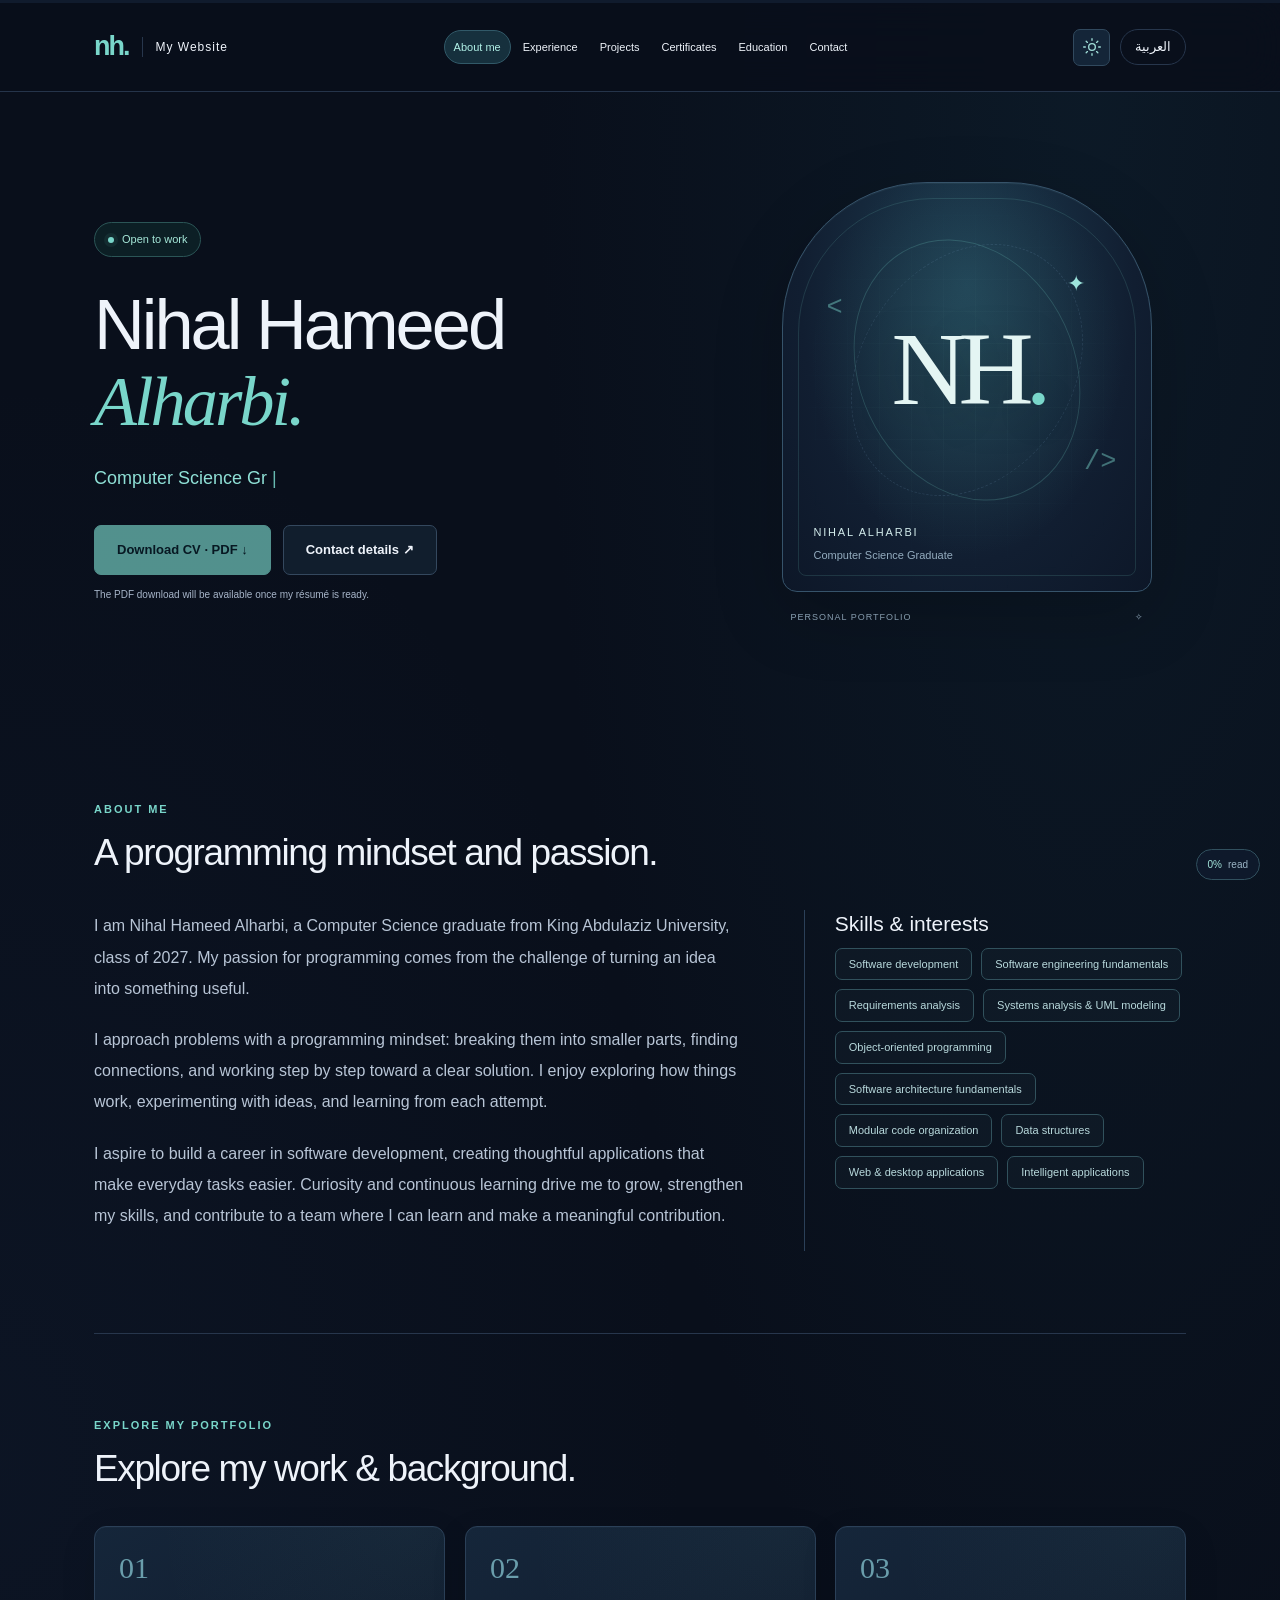
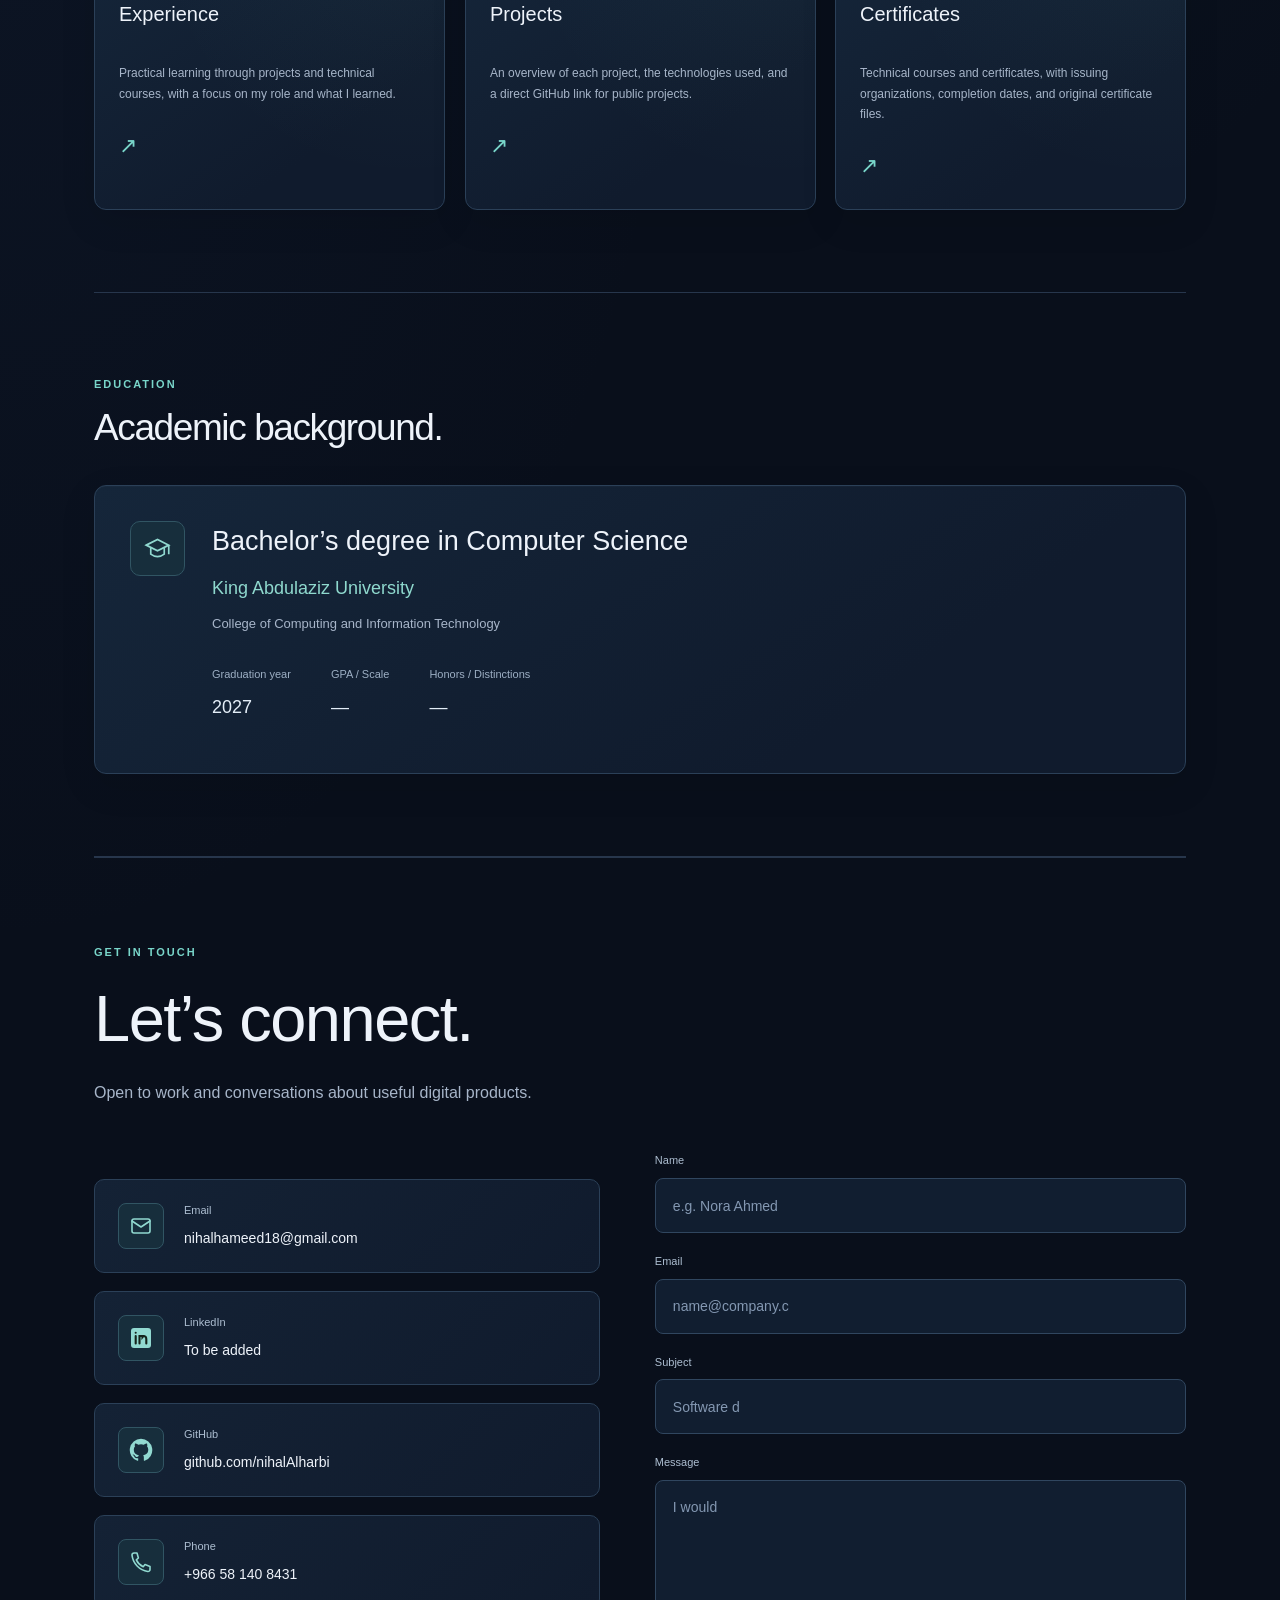
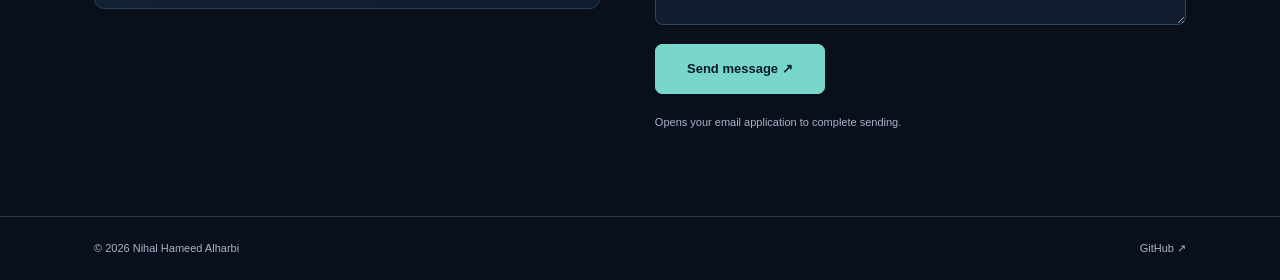
==== index.html @ a7a8a208 "Publish complete bilingual professional portfolio" ====
<!doctype html><html lang="en" dir="ltr"><head><meta charset="utf-8"><meta name="viewport" content="width=device-width,initial-scale=1"><meta name="description" content="Software Portfolio — Nihal Hameed Alharbi, Computer Science portfolio."><meta name="theme-color" content="#090f1b"><title data-en="Nihal Hameed Alharbi | Software Portfolio" data-ar="نيهال حميد الحربي | الملف المهني">Nihal Hameed Alharbi | Software Portfolio</title><script>try{document.documentElement.dataset.theme=localStorage.getItem("nihal-theme")==="light"?"light":"dark"}catch{document.documentElement.dataset.theme="dark"}</script><link rel="stylesheet" href="style.css"></head><body><div class="reading-track" role="progressbar" aria-label="Page reading progress" aria-valuemin="0" aria-valuemax="100" aria-valuenow="0"><div class="reading-fill"></div></div><div class="reading-badge" aria-hidden="true"><span id="reading-percent">0%</span><span data-en="read" data-ar="تمت القراءة">read</span></div><header><nav class="wrap"><a class="logo" href="index.html" aria-label="Nihal home"><span class="brandmark">nh.</span><span class="brandname" data-en="My Website" data-ar="موقعي الشخصي">My Website</span></a><div class="navlinks"><a href="index.html#about" data-en="About me" data-ar="نبذة عني">About me</a><a href="experience.html" data-en="Experience" data-ar="الخبرات">Experience</a><a href="projects.html" data-en="Projects" data-ar="المشاريع">Projects</a><a href="courses.html" data-en="Certificates" data-ar="الشهادات">Certificates</a><a href="index.html#education" data-en="Education" data-ar="التعليم">Education</a><a href="index.html#contact" data-en="Contact" data-ar="تواصل">Contact</a></div><div class="actions"><button id="theme-toggle" class="theme-toggle" type="button" aria-label="Switch to light mode" aria-pressed="false"><svg viewBox="0 0 24 24" fill="none" stroke="currentColor" stroke-width="1.6" stroke-linecap="round"><circle cx="12" cy="12" r="4"/><path d="M12 2v2m0 16v2M2 12h2m16 0h2M5 5l1.5 1.5m11 11L19 19M5 19l1.5-1.5m11-11L19 5"/></svg></button><button class="lang" id="lang" type="button">العربية</button></div></nav></header><main class="wrap"><section class="hero"><div><div class="status"><span class="dot"></span><span data-en="Open to work" data-ar="متاحة لفرص العمل">Open to work</span></div><h1 data-en="Nihal Hameed<br><em>Alharbi.</em>" data-ar="نيهال حميد<br><em>الحربي.</em>">Nihal Hameed<br><em>Alharbi.</em></h1><div class="type-line"><span id="typed-role" aria-hidden="true"></span><span class="type-caret" aria-hidden="true">|</span><span class="sr-only" data-en="Computer Science Graduate · Software Development" data-ar="خريجة علوم الحاسب · تطوير البرمجيات">Computer Science Graduate · Software Development</span></div><div class="buttons hero-primary-actions"><button class="button resume-pending" type="button" disabled aria-describedby="resume-note" data-en="Download CV · PDF ↓" data-ar="تحميل السيرة الذاتية · PDF ↓">Download CV · PDF ↓</button><a href="#contact" class="button outline" data-en="Contact details ↗" data-ar="بيانات التواصل ↗">Contact details ↗</a></div><p id="resume-note" class="download-note" data-en="The PDF download will be available once my résumé is ready." data-ar="سيُفعّل تحميل ملف PDF عند تجهيز السيرة الذاتية.">The PDF download will be available once my résumé is ready.</p></div><div class="profile-area"><div class="profile-frame"><div class="photo-corners" aria-hidden="true"></div><div class="profile-design" role="img" aria-label="Abstract personal monogram design"><div class="design-grid" aria-hidden="true"></div><div class="design-orbit orbit-a" aria-hidden="true"></div><div class="design-orbit orbit-b" aria-hidden="true"></div><span class="design-bracket bracket-a" aria-hidden="true">&lt;</span><span class="design-initials" aria-hidden="true">NH<span>.</span></span><span class="design-bracket bracket-b" aria-hidden="true">/&gt;</span><span class="design-spark" aria-hidden="true">✦</span></div><div class="photo-caption"><span data-en="NIHAL ALHARBI" data-ar="نيهال الحربي">NIHAL ALHARBI</span><span class="" data-en="Computer Science Graduate" data-ar="خريجة علوم الحاسب">Computer Science Graduate</span></div></div><div class="profile-footnote"><span class="" data-en="PERSONAL PORTFOLIO" data-ar="ملفي المهني">PERSONAL PORTFOLIO</span><span aria-hidden="true">✧</span></div></div></section><section class="section" id="about"><div class="sectionhead"><div><div class="eyebrow" data-en="ABOUT ME" data-ar="نبذة عني">ABOUT ME</div><h2 class="" data-en="A programming mindset and passion." data-ar="عقلية برمجية وشغف">A programming mindset and passion.</h2></div></div><div class="bio-layout"><div class="bio-main"><p data-en="I am Nihal Hameed Alharbi, a Computer Science graduate from King Abdulaziz University, class of 2027. My passion for programming comes from the challenge of turning an idea into something useful." data-ar="أنا نيهال حميد الحربي، خريجة علوم الحاسب من جامعة الملك عبدالعزيز، دفعة 2027. أجد شغفي في البرمجة وفي التحدّي الذي يصاحب تحويل الفكرة إلى شيء مفيد.">I am Nihal Hameed Alharbi, a Computer Science graduate from King Abdulaziz University, class of 2027. My passion for programming comes from the challenge of turning an idea into something useful.</p><p data-en="I approach problems with a programming mindset: breaking them into smaller parts, finding connections, and working step by step toward a clear solution. I enjoy exploring how things work, experimenting with ideas, and learning from each attempt." data-ar="أتعامل مع المشكلات بعقلية برمجية؛ أفككها إلى أجزاء، وأبحث عن الروابط بينها، وأتدرّج في بناء حل واضح. أحب فهم كيفية عمل الأشياء وتجربة الأفكار والتعلّم من كل محاولة.">I approach problems with a programming mindset: breaking them into smaller parts, finding connections, and working step by step toward a clear solution. I enjoy exploring how things work, experimenting with ideas, and learning from each attempt.</p><p data-en="I aspire to build a career in software development, creating thoughtful applications that make everyday tasks easier. Curiosity and continuous learning drive me to grow, strengthen my skills, and contribute to a team where I can learn and make a meaningful contribution." data-ar="أطمح إلى بناء مسيرة مهنية في تطوير البرمجيات وصناعة تطبيقات مدروسة تسهّل حياة المستخدم. يدفعني الفضول والتعلّم المستمر إلى تطوير نفسي وصقل مهاراتي، وأتطلع إلى الانضمام لفريق أتعلّم معه وأقدّم من خلاله إضافة حقيقية.">I aspire to build a career in software development, creating thoughtful applications that make everyday tasks easier. Curiosity and continuous learning drive me to grow, strengthen my skills, and contribute to a team where I can learn and make a meaningful contribution.</p></div><aside class="bio-aside"><h3 data-en="Skills & interests" data-ar="المهارات والاهتمامات">Skills &amp; interests</h3><div class="bio-tags"><span class="tag" data-en="Software development" data-ar="تطوير البرمجيات">Software development</span><span class="tag" data-en="Software engineering fundamentals" data-ar="أساسيات هندسة البرمجيات">Software engineering fundamentals</span><span class="tag" data-en="Requirements analysis" data-ar="تحليل المتطلبات">Requirements analysis</span><span class="tag" data-en="Systems analysis &amp; UML modeling" data-ar="تحليل الأنظمة والنمذجة باستخدام UML">Systems analysis &amp; UML modeling</span><span class="tag" data-en="Object-oriented programming" data-ar="البرمجة كائنية التوجه">Object-oriented programming</span><span class="tag" data-en="Software architecture fundamentals" data-ar="أساسيات معمارية البرمجيات">Software architecture fundamentals</span><span class="tag" data-en="Modular code organization" data-ar="هيكلة الكود وتقسيمه إلى وحدات">Modular code organization</span><span class="tag" data-en="Data structures" data-ar="هياكل البيانات">Data structures</span><span class="tag" data-en="Web &amp; desktop applications" data-ar="تطبيقات الويب وسطح المكتب">Web &amp; desktop applications</span><span class="tag" data-en="Intelligent applications" data-ar="التطبيقات الذكية">Intelligent applications</span></div></aside></div></section><section class="section" id="work"><div class="sectionhead"><div><div class="eyebrow" data-en="EXPLORE MY PORTFOLIO" data-ar="استكشف ملفي المهني">EXPLORE MY PORTFOLIO</div><h2 class="" data-en="Explore my work &amp; background." data-ar="تعرّف على أعمالي وخبراتي.">Explore my work & background.</h2></div></div><div class="sectioncards"><a class="sectioncard" href="experience.html"><span class="number">01</span><h3 class="" data-en="Experience" data-ar="الخبرات">Experience</h3><p data-en="Practical learning through projects and technical courses, with a focus on my role and what I learned." data-ar="التجارب العملية المكتسبة من المشاريع والدورات التقنية، مع توضيح دوري وما تعلّمته.">Practical learning through projects and technical courses, with a focus on my role and what I learned.</p><span class="arrow">↗</span></a><a class="sectioncard" href="projects.html"><span class="number">02</span><h3 class="" data-en="Projects" data-ar="المشاريع">Projects</h3><p data-en="An overview of each project, the technologies used, and a direct GitHub link for public projects." data-ar="نبذة عن كل مشروع والتقنيات المستخدمة، مع رابط GitHub مباشر للمشاريع العامة.">An overview of each project, the technologies used, and a direct GitHub link for public projects.</p><span class="arrow">↗</span></a><a class="sectioncard" href="courses.html"><span class="number">03</span><h3 class="" data-en="Certificates" data-ar="الشهادات">Certificates</h3><p data-en="Technical courses and certificates, with issuing organizations, completion dates, and original certificate files." data-ar="الدورات والشهادات التقنية، مع الجهات المانحة وتواريخ الإكمال وملفات الشهادات الأصلية.">Technical courses and certificates, with issuing organizations, completion dates, and original certificate files.</p><span class="arrow">↗</span></a></div></section><section class="section" id="education"><div class="sectionhead"><div><div class="eyebrow" data-en="EDUCATION" data-ar="التعليم">EDUCATION</div><h2 class="" data-en="Academic background." data-ar="الخلفية الأكاديمية.">Academic background.</h2></div></div><section class="education-card"><div class="degree-icon" aria-hidden="true"><svg viewBox="0 0 24 24" fill="none" stroke="currentColor" stroke-width="1.5"><path d="m2 9 10-5 10 5-10 5-10-5Z"/><path d="M6 11v6c4 3 8 3 12 0v-6M22 9v8"/></svg></div><div><h2 class="" data-en="Bachelor’s degree in Computer Science" data-ar="بكالوريوس علوم الحاسب">Bachelor’s degree in Computer Science</h2><h3 class="" data-en="King Abdulaziz University" data-ar="جامعة الملك عبدالعزيز">King Abdulaziz University</h3><p class="" data-en="College of Computing and Information Technology" data-ar="كلية الحاسبات وتقنية المعلومات">College of Computing and Information Technology</p><dl class="education-fields"><div><dt class="" data-en="Graduation year" data-ar="سنة التخرج">Graduation year</dt><dd data-en="2027" data-ar="2027">2027</dd></div><div><dt class="" data-en="GPA / Scale" data-ar="المعدل / المقياس">GPA / Scale</dt><dd>—</dd></div><div><dt class="" data-en="Honors / Distinctions" data-ar="مرتبة الشرف / التميّز">Honors / Distinctions</dt><dd>—</dd></div></dl></div></section></section><section class="contact-section" id="contact"><div class="contact-heading"><div class="eyebrow" data-en="GET IN TOUCH" data-ar="تواصل">GET IN TOUCH</div><h2 class="" data-en="Let’s connect." data-ar="تواصل معي.">Let’s connect.</h2><p class="" data-en="Open to work and conversations about useful digital products." data-ar="يسعدني تواصلك حول فرص العمل وتطوير منتجات رقمية مفيدة.">Open to work and conversations about useful digital products.</p></div><div class="contact-layout"><div class="contact-details"><a class="contact-row" href="mailto:nihalhameed18@gmail.com"><span class="channel-icon"><svg viewBox="0 0 24 24" width="24" height="24" aria-hidden="true" fill="none" stroke="currentColor" stroke-width="1.6" stroke-linecap="round" stroke-linejoin="round"><rect x="3" y="5" width="18" height="14" rx="2"/><path d="m3 7 9 6 9-6"/></svg></span><div><small class="" data-en="Email" data-ar="البريد">Email</small><span class="contact-value" dir="ltr">nihalhameed18@gmail.com</span></div></a><div class="contact-row"><span class="channel-icon"><svg viewBox="0 0 24 24" width="24" height="24" aria-hidden="true" fill="currentColor"><rect x="2" y="2" width="20" height="20" rx="3" fill="currentColor"/><path d="M6.7 10v7.4M6.7 6.7v.1M10.5 17.4V10h3v1c.7-1 3.8-1.9 3.8 2.3v4.1" stroke="#14231b" stroke-width="2.1" fill="none" stroke-linecap="round"/></svg></span><div><small class="" data-en="LinkedIn" data-ar="لينكدإن">LinkedIn</small><span class="contact-value" data-en="To be added" data-ar="يُضاف لاحقًا">To be added</span></div></div><a class="contact-row" href="https://github.com/nihalAlharbi" target="_blank" rel="noopener noreferrer"><span class="channel-icon"><svg viewBox="0 0 24 24" width="24" height="24" aria-hidden="true" fill="currentColor"><path d="M12 .8a11.3 11.3 0 0 0-3.57 22c.56.1.77-.24.77-.54v-2.1c-3.14.68-3.8-1.33-3.8-1.33-.51-1.3-1.26-1.65-1.26-1.65-1.03-.7.08-.69.08-.69 1.13.08 1.73 1.16 1.73 1.16 1 1.73 2.65 1.23 3.3.94.1-.73.4-1.23.72-1.51-2.51-.29-5.15-1.26-5.15-5.59 0-1.23.44-2.24 1.16-3.03-.12-.28-.5-1.43.11-2.98 0 0 .95-.3 3.11 1.16a10.8 10.8 0 0 1 5.66 0c2.16-1.46 3.11-1.16 3.11-1.16.61 1.55.23 2.7.11 2.98.72.79 1.16 1.8 1.16 3.03 0 4.34-2.65 5.3-5.17 5.58.41.35.77 1.04.77 2.1v3.09c0 .3.2.65.78.54A11.3 11.3 0 0 0 12 .8Z"/></svg></span><div><small class="" data-en="GitHub" data-ar="جيت هب">GitHub</small><span class="contact-value" data-en="github.com/nihalAlharbi" data-ar="github.com/nihalAlharbi">github.com/nihalAlharbi</span></div></a><a class="contact-row" href="tel:+966581408431"><span class="channel-icon"><svg viewBox="0 0 24 24" width="24" height="24" aria-hidden="true" fill="none" stroke="currentColor" stroke-width="1.6" stroke-linecap="round" stroke-linejoin="round"><path d="M21 16.5v3a2 2 0 0 1-2.2 2A18.6 18.6 0 0 1 3 5.2 2 2 0 0 1 5 3h3l1.4 5-2.1 1.8a14 14 0 0 0 6.9 6.9L16 14.6Z"/></svg></span><div><small class="" data-en="Phone" data-ar="الجوال">Phone</small><span class="contact-value" dir="ltr">+966 58 140 8431</span></div></a></div><form class="message-form" id="contact-form" data-recipient="nihalhameed18@gmail.com"><div class="form-field"><label for="sender-name" data-en="Name" data-ar="الاسم">Name</label><input id="sender-name" name="sender-name" type="text" autocomplete="name" maxlength="120" required placeholder="Your name" data-placeholder-en="Your name" data-placeholder-ar="اسمك"></div><div class="form-field"><label for="sender-email" data-en="Email" data-ar="البريد الإلكتروني">Email</label><input id="sender-email" name="sender-email" type="email" autocomplete="email" maxlength="254" required placeholder="name@example.com" data-placeholder-en="name@example.com" data-placeholder-ar="name@example.com"></div><div class="form-field"><label for="message-subject" data-en="Subject" data-ar="الموضوع">Subject</label><input id="message-subject" name="message-subject" type="text" autocomplete="off" maxlength="180" required placeholder="Software development opportunity" data-placeholder-en="Software development opportunity" data-placeholder-ar="فرصة عمل في تطوير البرمجيات"></div><div class="form-field"><label for="message-body" data-en="Message" data-ar="الرسالة">Message</label><textarea id="message-body" name="message" rows="5" maxlength="5000" required placeholder="Tell me about your opportunity or idea…" data-placeholder-en="Tell me about your opportunity or idea…" data-placeholder-ar="اكتب تفاصيل الفرصة أو الفكرة…"></textarea></div><button class="button send-button" type="submit" data-en="Send message ↗" data-ar="إرسال الرسالة ↗">Send message ↗</button><p class="form-note" data-en="Opens your email application to complete sending." data-ar="يفتح تطبيق البريد لديك لإكمال إرسال الرسالة.">Opens your email application to complete sending.</p><p id="form-status" class="form-status" role="status"></p></form></div></section></main><footer><div class="wrap footerrow"><span>© <span id="year">2026</span> <span data-en="Nihal Hameed Alharbi" data-ar="نيهال حميد الحربي">Nihal Hameed Alharbi</span></span><a href="https://github.com/nihalAlharbi" class="" data-en="GitHub ↗" data-ar="جيت هب ↗">GitHub ↗</a></div></footer><dialog id="zoom"><button type="button" class="closezoom" data-en="Close ×" data-ar="إغلاق ×">Close ×</button><img alt=""></dialog><script src="site.js"></script></body></html>
---- style.css ----
:root{--paper:#f7f6f2;--ink:#181c21;--muted:#687269;--line:#d3dedd;--green:#2a3849;--light:#e3eeed}*{box-sizing:border-box}html{scroll-behavior:smooth;scroll-padding-top:100px}body{margin:0;background:var(--paper);color:var(--ink);font:16px/1.7 Arial,sans-serif}a{color:inherit;text-decoration:none}button{font:inherit;cursor:pointer}a:focus-visible,button:focus-visible{outline:3px solid #78a7a2;outline-offset:5px}.wrap{max-width:1180px;margin:auto;padding:0 44px}header{position:sticky;top:0;z-index:10;background:#f7f6f2f5;border-bottom:1px solid var(--line)}nav{height:88px;display:flex;align-items:center;justify-content:space-between;gap:25px}.logo{font-weight:700;letter-spacing:-2px;font-size:27px}.logo span{color:var(--green)}.navlinks{display:flex;gap:30px;font-size:13px}.actions{display:flex;gap:17px;align-items:center}.lang{background:none;border:1px solid var(--line);border-radius:30px;padding:6px 14px;font-size:13px}.smalllink{font-size:13px;border-bottom:1px solid var(--ink)}.hero{padding:90px 0 75px;display:grid;grid-template-columns:1.4fr 1fr;gap:55px;align-items:center}.eyebrow{text-transform:uppercase;font-size:11px;letter-spacing:2px;font-weight:700;color:var(--green)}.status{display:inline-flex;align-items:center;gap:8px;border:1px solid var(--line);border-radius:30px;padding:7px 13px;font-size:11px;margin-bottom:30px}.dot{width:6px;height:6px;background:#548782;border-radius:50%}h1{font-size:clamp(45px,5.1vw,72px);line-height:1.08;letter-spacing:-3px;font-weight:500;margin:0 0 25px}h1 em{font-family:Georgia,serif;color:var(--green);font-weight:400}.intro{max-width:530px;font-size:16px;color:var(--muted);margin-bottom:28px}.button{display:inline-flex;align-items:center;justify-content:center;gap:25px;background:var(--green);color:white;padding:13px 22px;border:1px solid var(--green);border-radius:3px;font-size:13px}.button.outline{background:transparent;color:var(--ink);border-color:var(--line)}.buttons{display:flex;gap:12px;flex-wrap:wrap}.hero-art{height:405px;background:#dfebea;border-radius:160px 160px 10px 10px;position:relative;overflow:hidden;display:grid;place-items:center}.monogram{font:145px Georgia,serif;letter-spacing:-18px;color:#2a3849;z-index:1}.orbit{position:absolute;width:320px;height:320px;border:1px solid #acc3c1;border-radius:50%;transform:rotate(-25deg) scaleX(.58)}.orbit.two{transform:rotate(40deg) scaleX(.58)}.artfoot{position:absolute;bottom:25px;left:25px;right:25px;display:flex;justify-content:space-between;font-size:10px;letter-spacing:1px}.hero-note{font-size:11px;color:var(--muted);margin-top:23px}.strip{border-top:1px solid var(--line);border-bottom:1px solid var(--line);display:grid;grid-template-columns:repeat(3,1fr);padding:24px 0;gap:25px}.strip span{display:block;color:var(--muted);font-size:11px;margin-bottom:5px}.strip strong{font-weight:500;font-size:14px}.section{padding:82px 0;border-bottom:1px solid var(--line)}.sectionhead{display:flex;justify-content:space-between;align-items:end;gap:30px;margin-bottom:35px}.sectionhead h2{font-size:37px;line-height:1.2;letter-spacing:-1.3px;font-weight:500;margin:12px 0 0}.sectionhead p{max-width:340px;color:var(--muted);font-size:13px;margin:0}.projects{display:grid;grid-template-columns:1fr 1fr;gap:28px}.project{border:1px solid var(--line);border-radius:6px;overflow:hidden;background:#fbfaf7}.visual{height:230px;padding:26px;display:flex;justify-content:center;align-items:center;overflow:hidden}.budget{background:#dde9e8}.hotel{background:#e9e4dc}.bura{background:#ece7f1}.mock{background:#f7fbfb;width:90%;border-radius:7px;box-shadow:0 12px 30px #191f2615;padding:18px;transform:rotate(-3deg);font-size:9px;max-width:340px}.mockhead{display:flex;justify-content:space-between;font-weight:bold}.balances{display:flex;gap:8px;margin:20px 0}.balance{background:#e8f0ef;border-radius:4px;padding:10px;flex:1}.balance b{display:block;font-size:16px;margin-top:5px}.bars{height:55px;display:flex;gap:9px;align-items:end}.bars i{width:14%;background:#709c98;border-radius:3px 3px 0 0}.roommock{transform:rotate(3deg)}.rooms{display:grid;grid-template-columns:repeat(3,1fr);gap:8px;margin-top:16px}.room{height:75px;background:#e4d8c8;border-radius:3px;display:flex;align-items:end;padding:7px}.frame{width:135px;height:180px;border:5px solid #fff;border-radius:20px;background:#d4c6df;position:relative;display:grid;place-items:center;font:35px Georgia,serif;color:#655174;box-shadow:0 12px 30px #34213b12}.frame:after{content:'';position:absolute;inset:25px 12px;border:1px solid #fff9;border-radius:6px}.frame span{position:absolute;bottom:15px;font:9px Arial;background:white;padding:4px 8px;border-radius:10px}.projectbody{padding:25px}.projectmeta{display:flex;justify-content:space-between;font-size:10px;text-transform:uppercase;letter-spacing:1px;color:var(--muted)}h3{font-size:21px;font-weight:500;line-height:1.3;margin:15px 0 10px}.project p{font-size:13px;color:var(--muted);margin:0 0 18px}.tags{display:flex;flex-wrap:wrap;gap:7px}.tag{font-size:10px;border:1px solid var(--line);padding:3px 9px;border-radius:20px}.projectfoot{font-size:11px;color:var(--green);margin-top:20px}.projectfoot a{border-bottom:1px solid var(--green)}.bura-card{grid-column:1/-1;display:grid;grid-template-columns:1fr 1fr}.bura-card .visual{height:100%;min-height:260px}.aboutgrid{display:grid;grid-template-columns:1fr 1fr;gap:75px}.aboutcopy{font-size:17px;color:var(--muted);margin-top:0}.aboutcopy strong{color:var(--ink);font-weight:500}.education{border-left:2px solid #8baaa7;padding-left:23px;margin-top:25px}.education small{color:var(--muted)}.skills{display:grid;grid-template-columns:1fr 1fr;gap:24px}.skillgroup{padding-top:15px;border-top:1px solid var(--line)}.skillgroup h3{font-size:13px;margin:0 0 12px}.skillgroup p{font-size:13px;color:var(--muted);margin:0}.contact{padding:75px 0;display:flex;justify-content:space-between;align-items:center;gap:35px}.contact h2{font-size:42px;letter-spacing:-1.5px;line-height:1.2;font-weight:500;margin:12px 0}.contact p{color:var(--muted);font-size:14px;max-width:550px}footer{border-top:1px solid var(--line);padding:22px 0;font-size:11px;color:var(--muted)}.footerrow{display:flex;justify-content:space-between}html[dir=rtl] h1{letter-spacing:-1px;line-height:1.35;font-size:54px}html[dir=rtl] .education{border-left:0;border-right:2px solid #8baaa7;padding-left:0;padding-right:23px}html[dir=rtl] .eyebrow{letter-spacing:0} @media(max-width:800px){.wrap{padding:0 24px}.navlinks{display:none}.hero{padding:50px 0;grid-template-columns:1fr;gap:35px}.hero-art{height:290px;max-width:420px;width:100%;justify-self:center}.monogram{font-size:120px}.strip{gap:12px}.strip strong{font-size:12px}.section{padding:55px 0}.sectionhead{display:block}.sectionhead p{margin-top:20px}.projects,.aboutgrid{grid-template-columns:1fr;gap:25px}.bura-card{grid-column:auto;display:block}.bura-card .visual{min-height:220px}.contact{display:block}.contact .button{margin-top:15px}.contact h2{font-size:34px}.footerrow{gap:20px}html[dir=rtl] h1{font-size:42px}}@media(prefers-reduced-motion:reduce){html{scroll-behavior:auto}}@media print{header,.hero-art,.visual,.buttons,.contact .button,.lang{display:none}.hero,.section,.contact{padding:20px 0}.wrap{padding:0}.project,.bura-card{break-inside:avoid}.projects{display:block}.project{margin-bottom:15px}.aboutgrid{gap:25px}body{background:white}}

/* Deep forest palette and refined interaction. */
:root{--paper:#0c1013;--ink:#f3f1e7;--muted:#adc2c0;--line:#262c33;--green:#9bd5cf;--light:#171c23;color-scheme:dark}
body{background:radial-gradient(ellipse at 80% 5%,#1c253080,transparent 42%),var(--paper)}
header{background:#0c1013ed;backdrop-filter:blur(18px)}
.logo{direction:ltr}.logo span{color:#9ddfd8}
.navlinks a,.smalllink{transition:color .2s}.navlinks a:hover,.smalllink:hover{color:#9ddfd8}
.status{background:#181f27;color:#c5e6e3;border-color:#405c59}.dot{background:#a0e1db;box-shadow:0 0 0 4px #a0e1db12}
h1{font-size:clamp(48px,5.4vw,78px)}h1 em{color:#9ddfd8}
.hero-art{background:radial-gradient(circle at 55% 35%,#476663,#1c242e 65%,#151b23);border:1px solid #45625f;box-shadow:0 25px 80px #0003,inset 0 0 70px #6aada612;border-radius:180px 180px 12px 12px}
.monogram{color:#b8e6e1;text-shadow:0 10px 60px #0003}.orbit{border-color:#7cb3ae80}.artfoot{color:#cae7e4;direction:ltr}
.button{background:#9fdbd5;color:#12161b;border-color:#9fdbd5;font-weight:600;transition:transform .2s,background .2s,box-shadow .2s}.button:hover{background:#b8e8e4;transform:translateY(-3px);box-shadow:0 8px 25px #0003}
.button.outline{background:#ffffff04;color:var(--ink);border-color:#465f5c}.button.outline:hover{background:#ffffff0b}
.strip{background:linear-gradient(100deg,#ffffff03,transparent);padding:26px 18px;border-radius:4px}
.sectionhead h2{letter-spacing:-1.4px}.project{background:#12171c;border-color:#29303a;box-shadow:0 12px 35px #00000012;transition:transform .25s,border-color .25s,box-shadow .25s}.project:hover{transform:translateY(-5px);border-color:#65928e;box-shadow:0 18px 38px #0003}
.budget{background:radial-gradient(ellipse at top,#436763,#1d2630)}.hotel{background:radial-gradient(ellipse at top,#685b45,#3a342b)}.bura{background:radial-gradient(ellipse at top,#5e536d,#332c3d)}
.mock{color:#1b2025;background:#e9f2f1;box-shadow:0 20px 35px #0004;color-scheme:light}.tag{background:#ffffff04;color:#cadbd9;border-color:#303842}.projectmeta{color:#acc8c5}.projectfoot{color:#9ddfd8}.projectfoot a{border-color:#79b7b1}.frame{border-color:#e9e3ef;color:#51445e}.frame span{color:#51445e}
.skillgroup{padding:22px;border:1px solid var(--line);border-radius:5px;background:#13181e}.skillgroup h3{color:#bce2de}.education{background:#13181e;padding-top:8px;padding-bottom:15px;padding-right:18px;border-color:#99d8d2}.lang:hover{background:#ffffff0b}
.contact{position:relative}.contact h2{color:#bfe7e3}::selection{background:#99d8d2;color:#10151a}
@media(prefers-reduced-motion:reduce){.button,.project{transition:none}.button:hover,.project:hover{transform:none}}
@media print{:root{--ink:#181c21;--muted:#687269;--line:#ddd;--green:#2a3849;color-scheme:light}body{background:#fff}.project,.skillgroup,.education{background:#fff;color:#181c21}.tag,.projectmeta,.skillgroup h3,.contact h2{color:#181c21}}

.sectioncards{display:grid;grid-template-columns:repeat(3,1fr);gap:20px}.sectioncard{display:block;padding:30px;border:1px solid #303842;border-radius:8px;background:linear-gradient(140deg,#1a212a,#12171c);transition:transform .2s,border-color .2s}.sectioncard:hover{transform:translateY(-5px);border-color:#9bd5cf}.sectioncard .number{font:40px Georgia;color:#75ada7}.sectioncard h3{font-size:25px}.sectioncard p{font-size:13px;color:var(--muted)}.sectioncard .arrow{display:block;color:#9ddfd8;margin-top:30px;font-size:22px}.pagehero{padding:65px 0 38px}.pagehero h1{font-size:52px;margin-top:20px;letter-spacing:-2px}.pagehero p{max-width:720px;color:var(--muted)}.crumb{font-size:12px;color:#9ddfd8}.projectlink{display:block}.visual.real{padding:20px;height:260px;background:#1d242c}.visual.real img{width:100%;height:100%;object-fit:contain;border-radius:4px;filter:drop-shadow(0 12px 14px #0004)}.projectlink:focus-visible{outline:3px solid #9bd5cf}.projectbody h3{font-size:24px}.projectmeta{gap:15px}.detailintro{display:grid;grid-template-columns:1.4fr 1fr;gap:50px;padding-bottom:45px}.detailintro h2{font-size:26px;font-weight:500}.detailintro p{color:var(--muted)}.facts{background:#141a21;border:1px solid var(--line);border-radius:8px;padding:25px}.facts div+div{border-top:1px solid var(--line);padding-top:16px;margin-top:16px}.facts small{display:block;color:var(--muted);margin-bottom:7px}.gallery{display:grid;grid-template-columns:1fr 1fr;gap:24px}.gallery figure{margin:0;background:#151b22;border:1px solid var(--line);border-radius:7px;overflow:hidden}.gallery figure:first-child{grid-column:1/-1}.imagebutton{border:0;background:#1e242b;display:block;width:100%;padding:20px}.imagebutton img{display:block;max-width:100%;max-height:600px;margin:auto;object-fit:contain}.gallery figcaption{padding:15px 20px;font-size:13px;color:var(--muted)}.featurelist{padding-inline-start:20px;color:var(--muted)}.featurelist li{margin:12px 0}.empty{border:1px solid var(--line);border-radius:10px;background:linear-gradient(130deg,#1e252f,#10151b);padding:50px;max-width:900px;margin:0 0 65px}.empty h2{font-size:30px;font-weight:500;margin:18px 0}.empty p{max-width:660px;color:var(--muted)}.empty .symbol{font:60px Georgia;color:#9bd5cf}.milestones{display:grid;grid-template-columns:repeat(3,1fr);gap:16px;margin:35px 0}.milestone{border:1px solid var(--line);border-radius:6px;padding:23px;background:#141a22}.milestone span{font-size:11px;color:#9ddfd8}.milestone h3{font-size:18px}.milestone p{font-size:13px;color:var(--muted)}dialog{border:1px solid #587874;background:#12171c;color:white;border-radius:10px;max-width:95vw;max-height:95vh;padding:15px}dialog::backdrop{background:#000c}dialog img{max-width:88vw;max-height:80vh;display:block}.closezoom{background:#9fdbd5;color:#12161b;border:0;border-radius:4px;padding:7px 17px;margin-bottom:12px}.navlinks{gap:22px}.navlinks a[aria-current=page]{color:#9ddfd8;border-bottom:1px solid #9ddfd8}.pagebottom{display:flex;justify-content:space-between;align-items:center;gap:20px;padding:40px 0}.projectlist{padding-bottom:65px}html[dir=rtl] .pagehero h1{font-size:48px}.skills p{direction:ltr;text-align:start} @media(max-width:800px){.sectioncards,.detailintro,.milestones{grid-template-columns:1fr}.sectioncard{padding:25px}.pagehero h1,html[dir=rtl] .pagehero h1{font-size:38px}.gallery{grid-template-columns:1fr}.gallery figure:first-child{grid-column:auto}.empty{padding:28px}.pagebottom{align-items:start;flex-direction:column}.navlinks{display:flex;gap:15px;flex-wrap:wrap;font-size:11px}nav{height:auto;min-height:88px;padding-top:15px!important;padding-bottom:15px!important;flex-wrap:wrap}.navlinks{order:3;width:100%;justify-content:center}.visual.real{height:230px}}

/* Professional portfolio shell. */
.logo{display:inline-flex;gap:13px;align-items:center;letter-spacing:0}.brandmark{font-size:27px;letter-spacing:-2px;color:#a9ddd8!important}.brandname{font-size:12px;letter-spacing:1px;font-weight:400;color:#e4f1f0!important;border-left:1px solid #2f3740;padding-left:13px}.hero-label{font-size:10px;letter-spacing:2px;color:#9cc2be;margin:0 0 20px}.hero h1{font-size:clamp(48px,5.5vw,78px);margin-bottom:22px}.roleline{display:flex;gap:12px;flex-wrap:wrap;color:#c9e7e4;font-size:13px;margin-bottom:15px}.roledivider{color:#628481}.hero-shortcuts{display:flex;gap:24px;margin-top:24px;color:#b6cbc9;font-size:11px}.hero-shortcuts a:hover{color:#bceae5}.hero-note{font-size:9px;letter-spacing:.8px}.sectioncards{grid-template-columns:repeat(4,1fr)}.sectioncard{padding:24px;position:relative;overflow:hidden}.sectioncard h3{font-size:20px;min-height:50px}.sectioncard .number{font-size:30px}.sectioncard p{font-size:12px}.sectioncard .arrow{margin-top:23px}.sectioncard:hover{box-shadow:0 12px 40px #0002}.featured-grid{display:grid;grid-template-columns:1fr 1fr;gap:28px}.featured-item{display:block;border-bottom:1px solid #2e3742;padding-bottom:18px}.featured-image{height:245px;padding:24px;background:linear-gradient(130deg,#29313a,#171c23);border-radius:7px;overflow:hidden}.featured-image img{width:100%;height:100%;object-fit:contain;transition:transform .35s}.featured-item:hover img{transform:scale(1.035)}.featured-caption{display:flex;align-items:center;justify-content:space-between;padding-top:18px;gap:20px}.featured-caption small{font-size:10px;color:#9fcac6;letter-spacing:.7px}.featured-caption h3{font-size:20px;margin:7px 0}.round-arrow{display:grid;place-items:center;width:38px;height:38px;border:1px solid #53726f;border-radius:50%;color:#a8dfda;flex-shrink:0}.resume-section{display:flex;justify-content:space-between;align-items:center;gap:40px}.resume-section h2{font-size:34px;font-weight:500;letter-spacing:-1px;line-height:1.4;margin:15px 0}.resume-section p{max-width:600px;color:var(--muted);font-size:14px}.resume-symbol{width:120px;height:150px;border:1px solid #577e7a;border-radius:6px;padding:18px;transform:rotate(7deg);background:linear-gradient(120deg,#1f2730,#141a21);flex-shrink:0}.resume-symbol span{font:35px Georgia;color:#ade2dd}.resume-symbol i{display:block;height:1px;background:#587a77;margin-top:16px}.resume-symbol i:last-child{width:65%}.experience-layout{display:grid;grid-template-columns:1.8fr 1fr;gap:30px}.experience-note{border-top:1px solid #2e3742;padding-top:20px}.experience-note p{color:var(--muted);font-size:13px}.experience-note h3{font-size:21px}.navlinks{font-size:12px;gap:19px}.cursor-glow{position:fixed;left:0;top:0;width:190px;height:190px;border-radius:50%;background:radial-gradient(circle,#a8e3dd26 0%,#88cbc41c 42%,#6bb2ab0c 78%,#6bb2ab05 100%);pointer-events:none;z-index:20;opacity:0;transform:translate(-50%,-50%);transition:opacity .35s;mix-blend-mode:screen;will-change:left,top}.cursor-dot{position:fixed;left:0;top:0;width:9px;height:9px;border-radius:50%;background:#aee6e0;pointer-events:none;z-index:21;box-shadow:0 0 20px #8bdad290;opacity:0;transform:translate(-50%,-50%);transition:opacity .2s,width .2s,height .2s}.cursor-dot.over{width:28px;height:28px;background:#9fe1da24;border:1px solid #abe4df}html[dir=rtl] .brandname{border-left:0;border-right:1px solid #2f3740;padding-left:0;padding-right:13px}html[dir=rtl] .hero-label{letter-spacing:.4px}.sectioncard:after{content:'';position:absolute;inset:0;background:radial-gradient(circle at 80% 0%,#78d5cb0b,transparent 65%);pointer-events:none}
@media(max-width:1000px){.sectioncards{grid-template-columns:1fr 1fr}.sectioncard h3{min-height:0}.navlinks{gap:12px;font-size:11px}.brandname{font-size:10px}}@media(max-width:650px){.featured-grid,.experience-layout{grid-template-columns:1fr}.sectioncards{grid-template-columns:1fr}.hero-label{font-size:9px;letter-spacing:1px}.featured-image{height:230px}.resume-section{gap:20px}.resume-symbol{width:85px;height:120px;padding:13px}.resume-symbol span{font-size:25px}.resume-section h2{font-size:27px}.navlinks{gap:16px;font-size:11px}.experience-layout .empty{margin-bottom:0}}@media(pointer:coarse),(prefers-reduced-motion:reduce){.cursor-glow,.cursor-dot{display:none}.featured-image img{transition:none}.featured-item:hover img{transform:none}}@media print{.cursor-glow,.cursor-dot{display:none}}

/* Compact, soft pointer halo matching the supplied reference. */
.cursor-dot{display:none}

/* Landing-page actions and contact directory. */
.hero-primary-actions{margin-top:30px}.resume-pending:disabled{cursor:not-allowed;background:#9fdbd5;color:#151a20;opacity:.7}.resume-pending:disabled:hover{transform:none;box-shadow:none}.download-note{color:var(--muted);font-size:10px;max-width:400px;margin:11px 0 0}.contact-grid{display:grid;grid-template-columns:repeat(3,1fr);gap:22px;padding:12px 0 35px}.contact-channel{display:flex;gap:18px;align-items:start;border:1px solid var(--line);border-radius:8px;background:#161b22;padding:28px;min-height:180px}.contact-channel h2{font-size:21px;margin:0 0 10px;font-weight:500}.contact-channel p{font-size:13px;color:var(--muted);margin:0 0 15px}.contact-channel small{font-size:11px;color:#9ddfd8}.channel-icon{width:40px;height:40px;flex-shrink:0;display:grid;place-items:center;border:1px solid #426360;border-radius:8px;color:#9ddfd8;font:20px Georgia}.active-channel{transition:border-color .2s,transform .2s}.active-channel:hover{border-color:#8dc7c1;transform:translateY(-4px)}.pending-channel{background:#12171c}.pending-channel .channel-icon{opacity:.6}.contact-future{padding:25px 0;border-top:1px solid var(--line)}.contact-future p{font-size:13px;color:var(--muted)}@media(max-width:900px){.contact-grid{grid-template-columns:1fr}.contact-channel{min-height:140px}}@media(prefers-reduced-motion:reduce){.active-channel:hover{transform:none}}

/* Quiet point cursor with a small, feathered glow. */
.cursor-glow{width:180px;height:180px;background:radial-gradient(circle,rgba(154,185,113,.10) 0%,rgba(137,169,98,.045) 30%,rgba(122,154,89,.015) 53%,transparent 72%);mix-blend-mode:normal}
@media(pointer:fine) and (prefers-reduced-motion:no-preference){.cursor-dot{display:block;width:6px;height:6px;background:#8bbcb7;box-shadow:0 0 7px #8bbcb728}.cursor-dot.over{width:19px;height:19px;background:#8bbcb712;border:1px solid #8bbcb766;box-shadow:none}}

.channel-icon svg{display:block;flex-shrink:0}.channel-icon{width:46px;height:46px}.pending-channel .channel-icon{opacity:.85}

/* Clear professional structure, photo slot, and reading progress. */
.navlinks{gap:6px}.navlinks a{padding:7px 12px;border:1px solid transparent;border-radius:24px;transition:background .2s,border-color .2s}.navlinks a:hover,.navlinks a.current{background:#1e2630;border-color:#426b67;color:#d6efec}.hero{grid-template-columns:1.35fr 1fr;gap:65px}.profile-area{max-width:370px;width:100%;justify-self:center}.profile-frame{height:410px;border:1px solid #43605d;border-radius:145px 145px 15px 15px;background:linear-gradient(140deg,#202730,#12181e);position:relative;overflow:hidden;display:flex;align-items:center;justify-content:center}.profile-frame:before{content:'';position:absolute;inset:15px;border:1px solid #6ab0a930;border-radius:135px 135px 8px 8px}.photo-placeholder{display:flex;align-items:center;flex-direction:column;gap:20px;color:#84b1ac}.photo-placeholder svg{width:135px;height:135px;opacity:.6}.photo-placeholder span{font-size:12px;color:#afcac7}.photo-caption{position:absolute;bottom:26px;left:30px;right:30px;display:flex;flex-direction:column;gap:5px}.photo-caption span:first-child{font-size:11px;letter-spacing:1.8px;color:#c8e8e5}.photo-caption span:last-child{font-size:11px;color:#9ebebb}.profile-footnote{display:flex;align-items:center;justify-content:space-between;font-size:9px;letter-spacing:1px;color:#9ab9b6;padding:18px 8px}.type-line{display:flex;align-items:center;gap:5px;min-height:34px;font-size:18px;color:#a0dbd5;margin-bottom:13px}.type-caret{animation:blink 1s step-end infinite;color:#73aaa4}@keyframes blink{50%{opacity:0}}.sr-only{position:absolute;width:1px;height:1px;padding:0;margin:-1px;overflow:hidden;clip:rect(0,0,0,0);white-space:nowrap;border:0}.bio-layout{display:grid;grid-template-columns:1.7fr 1fr;gap:60px}.bio-main p{color:#b3c7c5;font-size:16px;line-height:1.95;margin:0 0 20px}.bio-aside{border-inline-start:1px solid #2a343f;padding-inline-start:30px}.bio-aside h3{margin-top:0}.bio-tags{display:flex;flex-wrap:wrap;gap:9px;margin-bottom:30px}.bio-tags .tag{padding:6px 13px;font-size:11px}.sectioncards{grid-template-columns:repeat(3,1fr)}.combined-skills{padding-top:0}.timeline-placeholder{display:flex;gap:24px;padding:10px 0 35px}.timeline-dot{width:12px;height:12px;border-radius:50%;background:#7cb9b3;flex-shrink:0;box-shadow:0 0 0 6px #7cb9b312;margin-top:20px}.timeline-placeholder h3{font-size:21px}.timeline-placeholder p{color:var(--muted);font-size:14px}.empty-facts{display:flex;flex-wrap:wrap;gap:25px;font-size:12px;color:#9cb6b3}.education-card{display:flex;gap:27px;border:1px solid #293542;border-radius:9px;padding:35px;background:linear-gradient(130deg,#1b222b,#12181e);margin-bottom:40px}.degree-icon{width:55px;height:55px;flex-shrink:0;padding:13px;border:1px solid #4c7c77;border-radius:10px;color:#a4ddd7}.education-card h2{font-size:27px;font-weight:500;margin:0 0 12px;line-height:1.5}.education-card h3{font-size:18px;color:#a0d5d0}.education-card p{font-size:13px;color:var(--muted)}.education-fields{display:flex;flex-wrap:wrap;gap:40px;margin-top:30px}.education-fields dt{font-size:11px;color:#a1bcb9}.education-fields dd{margin:8px 0 0;font-size:18px;color:#cee9e6}.reading-track{position:fixed;top:0;left:0;right:0;height:3px;background:#0c1219;z-index:50}.reading-fill{height:100%;width:0;background:linear-gradient(90deg,#538580,#95dcd5);box-shadow:0 0 12px #8dd5ce35}.reading-badge{position:fixed;bottom:20px;right:20px;z-index:19;display:flex;gap:6px;align-items:center;border:1px solid #3d605d;border-radius:20px;padding:6px 11px;background:#10161ceb;backdrop-filter:blur(10px);font-size:10px;color:#9fbbb8}html[dir=rtl] .reading-badge{right:auto;left:20px}.reading-badge span:first-child{color:#b6e8e3;font-variant-numeric:tabular-nums}header{border-top:3px solid transparent}.navlinks a[aria-current=page]{border-bottom-color:transparent}@media(max-width:1000px){.navlinks a{padding:6px 9px}.sectioncards{grid-template-columns:1fr 1fr}.hero{gap:35px}}@media(max-width:800px){.hero,.bio-layout{grid-template-columns:1fr}.profile-area{max-width:300px}.profile-frame{height:345px}.bio-aside{border-inline-start:0;border-top:1px solid #2a343f;padding-inline-start:0;padding-top:25px}.navlinks{gap:2px}.navlinks a{font-size:11px;padding:6px 8px}.reading-badge{bottom:12px;right:12px}.education-card{padding:25px;gap:18px}.education-fields{gap:25px}}@media(max-width:550px){.sectioncards{grid-template-columns:1fr}.education-card{flex-direction:column}.type-line{font-size:16px}}@media(prefers-reduced-motion:reduce){.type-caret{animation:none}}@media print{.reading-track,.reading-badge{display:none}}

/* Unified contact section and theme controls. */
.theme-toggle{display:grid;place-items:center;width:37px;height:37px;flex-shrink:0;border:1px solid #2d3744;border-radius:7px;background:#141b23;color:#abdbd6}.theme-toggle:hover{background:#212933}.theme-toggle svg{width:20px;height:20px}.actions{gap:10px}.sectioncards{grid-template-columns:repeat(4,1fr)}.contact-section{padding:85px 0 65px;border-top:1px solid var(--line);position:relative}.contact-heading{margin-bottom:45px}.contact-heading h2{font-size:clamp(40px,5.2vw,65px);line-height:1.25;font-weight:500;letter-spacing:-1.5px;margin:16px 0 20px}.contact-heading p{max-width:760px;font-size:16px;color:var(--muted)}.contact-layout{display:grid;grid-template-columns:1fr 1.05fr;gap:55px;align-items:start}.contact-details{display:flex;flex-direction:column;gap:18px;padding-top:28px}.contact-row{display:flex;gap:20px;align-items:center;min-height:94px;padding:20px 23px;border:1px solid #25303e;border-radius:6px;background:#10172066}.contact-row .channel-icon{background:#1a222c;border-color:#253446}.contact-row small{font-size:11px;display:block;color:#9eb9b6;margin-bottom:7px}.contact-value{font-size:14px;overflow-wrap:anywhere;display:block}.contact-row a:hover,.contact-row:hover{border-color:#50847f}.message-form{display:flex;flex-direction:column;gap:19px}.form-field{display:flex;flex-direction:column;gap:8px}.form-field label{font-size:11px;color:#a6bebc}.form-field input,.form-field textarea{width:100%;border:1px solid #25313f;background:#111922;color:#e6f1f0;border-radius:5px;padding:15px 17px;font:14px/1.6 Arial,sans-serif;outline:none}.form-field input{height:55px}.form-field textarea{resize:vertical;min-height:145px}.form-field input:focus,.form-field textarea:focus{border-color:#86c2bc;box-shadow:0 0 0 3px #86c2bc12}.form-field input::placeholder,.form-field textarea::placeholder{color:#729793}.form-note{font-size:11px;color:var(--muted);margin:0}.send-button{align-self:start;min-width:170px}.send-button:disabled{opacity:.6;cursor:not-allowed}.send-button:disabled:hover{transform:none;box-shadow:none}.form-status{font-size:12px;color:#a9ddd8;margin:0}.bura-cover{height:260px;background:radial-gradient(ellipse at 50% 20%,#5c5268,#302d39);position:relative;display:grid;place-items:center;color:#f2e9f8}.bura-wordmark{font-size:65px;line-height:1.1;font-weight:500;display:flex;flex-direction:column;align-items:center;gap:15px}.bura-wordmark span{font:11px Arial;letter-spacing:7px}.bura-status{position:absolute;bottom:20px;inset-inline-end:22px;font-size:10px;background:#ffffff12;border:1px solid #ffffff22;padding:5px 12px;border-radius:20px}
/* Light theme keeps every page and form readable. */
html[data-theme=light]{--paper:#eff5f4;--ink:#191f26;--muted:#53716e;--line:#ccdcda;--green:#3a635f;color-scheme:light}html[data-theme=light] body{background:radial-gradient(ellipse at 80% 5%,#badfdb55,transparent 42%),var(--paper)}html[data-theme=light] header{background:#eff5f4f2}html[data-theme=light] .brandname{color:#1e2630!important;border-color:#bed1cf}html[data-theme=light] .brandmark{color:#3b6c67!important}html[data-theme=light] .navlinks a:hover,html[data-theme=light] .navlinks a.current{background:#d7eae8;border-color:#a7cac7;color:#1b2734}html[data-theme=light] .theme-toggle{background:#dfeeec;color:#233142;border-color:#b1cdca}html[data-theme=light] .status{background:#dceeec;color:#253345;border-color:#bbd6d3}html[data-theme=light] .eyebrow,html[data-theme=light] .hero-label,html[data-theme=light] h1 em,html[data-theme=light] .type-line,html[data-theme=light] .projectfoot,html[data-theme=light] .crumb{color:#376b66}html[data-theme=light] .button{background:#3a635f;color:#fff;border-color:#3a635f}html[data-theme=light] .button.outline{background:transparent;color:#1e2630;border-color:#aecac7}html[data-theme=light] .resume-pending:disabled{background:#3e6e69;color:#fff}html[data-theme=light] .sectioncard,html[data-theme=light] .project,html[data-theme=light] .skillgroup,html[data-theme=light] .facts,html[data-theme=light] .education-card,html[data-theme=light] .empty,html[data-theme=light] .milestone,html[data-theme=light] .contact-row{background:#e7f2f1;border-color:#bcd5d2}html[data-theme=light] .sectioncard .number,html[data-theme=light] .sectioncard .arrow,html[data-theme=light] .skillgroup h3,html[data-theme=light] .education-card h3,html[data-theme=light] .contact-heading h2,html[data-theme=light] .bio-main p,html[data-theme=light] .hero-note,html[data-theme=light] .tag,html[data-theme=light] .projectmeta,html[data-theme=light] .empty-facts{color:#3e6460}html[data-theme=light] .tag{border-color:#b8d1ce;background:#dfeeec}html[data-theme=light] .bio-aside{border-color:#c1d7d5}html[data-theme=light] .profile-frame{background:linear-gradient(140deg,#cee8e5,#e2f0ef);border-color:#a2c5c2}html[data-theme=light] .photo-placeholder,html[data-theme=light] .photo-placeholder span,html[data-theme=light] .photo-caption span:first-child,html[data-theme=light] .photo-caption span:last-child,html[data-theme=light] .profile-footnote{color:#46736f}html[data-theme=light] .gallery figure{background:#dfedec;border-color:#bbd4d2}html[data-theme=light] .imagebutton,html[data-theme=light] .visual.real{background:#d2e6e4}html[data-theme=light] .contact-row small,html[data-theme=light] .form-field label{color:#53706d}html[data-theme=light] .channel-icon,html[data-theme=light] .contact-row .channel-icon{background:#d7ebe9;color:#3b6964;border-color:#b3d0cd}html[data-theme=light] .form-field input,html[data-theme=light] .form-field textarea{background:#f5fbfa;color:#19212c;border-color:#b5d1ce}html[data-theme=light] .form-field input::placeholder,html[data-theme=light] .form-field textarea::placeholder{color:#6c938f}html[data-theme=light] .reading-track{background:#d9e9e7}html[data-theme=light] .reading-badge{background:#e7f4f3ef;border-color:#b0d0cd;color:#3f6662}html[data-theme=light] .reading-badge span:first-child{color:#1b293a}html[data-theme=light] .education-fields dt{color:#537673}html[data-theme=light] .education-fields dd{color:#1e2a38}html[data-theme=light] .cursor-glow{background:radial-gradient(circle,#40938b15,transparent 72%)}html[data-theme=light] .cursor-dot{background:#427b75}html[data-theme=light] .projectfoot a{border-color:#659994}html[data-theme=light] dialog{background:#e7f4f3;color:#19212c;border-color:#afcecb}
@media(max-width:1000px){.sectioncards{grid-template-columns:1fr 1fr}.contact-layout{gap:30px}}@media(max-width:800px){.contact-layout{grid-template-columns:1fr}.contact-details{padding-top:0}.contact-heading{margin-bottom:30px}.contact-section{padding-top:55px}.contact-row{min-height:85px}.theme-toggle{width:34px;height:34px}.actions{gap:8px}}@media(max-width:550px){.sectioncards{grid-template-columns:1fr}}

/* Calm availability label and pointer-responsive card depth. */
#skills>.sectionhead{position:relative;flex-wrap:wrap}#skills .hiring-badge{flex-basis:100%;margin-bottom:3px}.hiring-badge{display:flex;align-items:center;gap:9px;color:#aedcd7;font-size:11px;letter-spacing:.25px}.hiring-badge>span:last-child{border:1px solid #3e6a66;border-radius:20px;background:#1b242f;padding:5px 13px}.hiring-dot{width:6px;height:6px;background:#8cc5bf;border-radius:50%;box-shadow:0 0 0 4px #8cc5bf12}.motion-card{--tilt-x:0deg;--tilt-y:0deg;--card-lift:0px;transform:perspective(1100px) rotateX(var(--tilt-x)) rotateY(var(--tilt-y)) translateY(var(--card-lift));transition:transform .24s ease-out,border-color .24s,box-shadow .24s;backface-visibility:hidden}.motion-card.is-tilting,.motion-card:hover{--card-lift:-4px;transform:perspective(1100px) rotateX(var(--tilt-x)) rotateY(var(--tilt-y)) translateY(var(--card-lift));border-color:#6ca59f;box-shadow:0 15px 32px #0002,inset 0 0 0 1px #8cd7d012}.motion-card:focus-within{border-color:#6ca59f}html[data-theme=light] .hiring-badge{color:#3a635f}html[data-theme=light] .hiring-badge>span:last-child{background:#dcedeb;border-color:#a1cbc7}html[data-theme=light] .motion-card.is-tilting,html[data-theme=light] .motion-card:hover{border-color:#6ca59f;box-shadow:0 15px 30px #212b3812,inset 0 0 0 1px #4d857f15}@media(pointer:coarse),(prefers-reduced-motion:reduce){.motion-card,.motion-card:hover,.motion-card.is-tilting{transform:none;transition:none}}

.navlinks{gap:2px}.navlinks a{padding:7px 9px;font-size:11px}@media(max-width:1100px){nav{flex-wrap:wrap;height:auto;min-height:88px;padding-top:12px!important;padding-bottom:12px!important}.navlinks{order:3;width:100%;justify-content:center;flex-wrap:wrap;gap:4px}}

/* A clear lift and tilt immediately on pointer entry. */
@media(pointer:fine) and (prefers-reduced-motion:no-preference){.motion-card{transform-origin:50% 50%;transition:transform .16s ease-out,border-color .16s,box-shadow .16s;position:relative}.motion-card.is-tilting,.motion-card:hover{--card-lift:-10px;transform:perspective(850px) rotateX(var(--tilt-x,-4deg)) rotateY(var(--tilt-y,5deg)) translateY(-10px) scale(1.025);border-color:#8ed6cf;box-shadow:0 25px 45px #0005,0 0 0 1px #87d8d025;z-index:2}html[data-theme=light] .motion-card.is-tilting,html[data-theme=light] .motion-card:hover{border-color:#529b94;box-shadow:0 25px 40px #212b3826,0 0 0 1px #4d857f22}}

/* Complete one-page profile with separate project detail pages. */
#projects .projects{padding-bottom:0}.certificate-card{background:#12181e;border:1px solid var(--line);border-radius:8px;overflow:hidden}.cert-grid{display:grid;grid-template-columns:1fr 1fr;gap:28px}.certificate-preview{display:block;width:100%;height:250px;padding:18px;border:0;background:#d0e3e1;cursor:zoom-in}.certificate-preview img{display:block;width:100%;height:100%;object-fit:contain}.certificate-body{padding:25px}.certificate-tag{font-size:10px;letter-spacing:.6px;color:#99d2cc}.certificate-body h3{font-size:21px;line-height:1.5;margin:12px 0}.certificate-issuer{font-size:13px;color:var(--muted);margin:0 0 10px}.certificate-body time{display:block;font-size:12px;color:#aac7c4}.certificate-hours{font-size:11px;color:var(--muted);margin:8px 0}.certificate-actions{display:flex;align-items:center;gap:25px;justify-content:space-between;margin-top:24px;flex-wrap:wrap;font-size:11px}.text-button{border:0;background:none;padding:0;color:#a8dfda;font-size:11px}.text-button:hover{color:#ceefec}.certificate-actions .smalllink{font-size:11px}.timeline-placeholder{padding-bottom:5px}.education-card{margin-bottom:0}.section> .sectionhead h2{max-width:680px}.certificate-card:hover{border-color:#77b0aa}html[data-theme=light] .certificate-card{background:#e7f2f1;border-color:#bcd5d2}html[data-theme=light] .certificate-tag,html[data-theme=light] .certificate-body time,html[data-theme=light] .text-button{color:#3c6d68}html[data-theme=light] .certificate-preview{background:#d5e8e6}@media(max-width:800px){.cert-grid{grid-template-columns:1fr}.certificate-preview{height:230px}}@media print{.certificate-card{break-inside:avoid}}

#work .sectioncards{grid-template-columns:repeat(3,1fr)}.secondary-page{padding-top:45px}.secondary-page>.crumb{display:inline-block;margin-bottom:32px}.secondary-page>.sectionhead h1{font-size:46px;line-height:1.3;margin:15px 0 0;letter-spacing:-1.2px}@media(max-width:800px){#work .sectioncards{grid-template-columns:1fr}.secondary-page>.sectionhead h1{font-size:36px}}

/* Direct project actions */
.project-github{display:inline-flex;align-items:center;min-height:44px;text-decoration:none}.private-project{display:inline-flex;align-items:center;padding:9px 15px;border:1px solid var(--line);border-radius:999px;font-size:.85rem}.projectfoot .btn{margin:0}

.projectfoot a.project-github{display:inline-flex;align-items:center;justify-content:center;min-width:124px;min-height:46px;padding:11px 19px;border:1px solid var(--green);border-radius:5px;background:var(--light);color:var(--ink);font-size:13px;font-weight:700;letter-spacing:1.4px;line-height:1.4;transition:background .2s,border-color .2s,box-shadow .2s}.projectfoot a.project-github:hover{background:var(--green);color:var(--paper);box-shadow:0 5px 18px #0002}.project-github span{direction:ltr;display:inline-block}

/* Prominent return navigation on section pages */
.crumb.back-home{display:inline-flex;align-items:center;justify-content:center;gap:12px;min-height:48px;padding:12px 20px;margin-bottom:32px;border:1px solid var(--green);border-radius:7px;background:var(--light);color:var(--ink);font-size:14px;font-weight:700;text-decoration:none;box-shadow:0 3px 12px #0001;transition:background .18s,box-shadow .18s}.crumb.back-home:hover{background:var(--green);color:var(--paper);box-shadow:0 5px 18px #0003}.back-home .back-arrow{font-size:23px;line-height:1}[dir="rtl"] .back-home .back-arrow{transform:rotate(180deg)}

.page-return{padding:30px 0 44px}.page-return .crumb.back-home{margin-bottom:0}

/* Compact return action directly beneath section content */
.secondary-page:has(+ .page-return){padding-bottom:22px}.page-return{padding:12px 0 24px}.page-return .crumb.back-home{width:auto;min-height:38px;padding:7px 13px;gap:8px;font-size:12px;border-radius:5px;box-shadow:none}.page-return .back-home .back-arrow{font-size:18px}.contact-layout>.message-form,.contact-layout>.contact-details{min-width:0}

/* Midnight navy and quiet teal, shared across the portfolio. */
:root{--paper:#090f1b;--ink:#eef3fa;--muted:#a7b5c9;--line:#27364c;--green:#79d6ca;--light:#142a35;--surface:#101b2d;--accent-ink:#071d26;color-scheme:dark}
body{background:radial-gradient(ellipse at 85% 2%,#173f5138,transparent 36%),radial-gradient(ellipse at 0% 42%,#223a6220,transparent 38%),var(--paper)}
header{background:#090f1be8;border-bottom-color:#25344a;backdrop-filter:blur(22px)}
.brandmark{color:var(--green)!important}.brandname{color:var(--ink)!important;border-color:var(--line)}
.navlinks a:hover,.navlinks a.current{background:#16303d;border-color:#315968;color:#b1f1e7}
.hero{position:relative}.hero h1 em{color:var(--green)}.type-line{color:#8fe0d6}.type-caret{color:#67b9b0}
.status{background:#10303080;border-color:#2b5556;color:#a6e8d9}.dot{background:#79d6ca;box-shadow:0 0 0 4px #79d6ca12}
.button,.closezoom{background:#79d6ca;border-color:#79d6ca;color:#071d26;border-radius:7px}.button:hover{background:#a2e7de;box-shadow:0 8px 26px #45b4a620}.button.outline{background:#111e2d;color:var(--ink);border-color:#34485e}.button.outline:hover{background:#192b3e;border-color:#6caaa8}.resume-pending:disabled{background:#79d6ca;color:#071d26;opacity:.65}
.profile-frame{background:radial-gradient(ellipse at 50% 25%,#1e3e52,#111e31 64%,#0d1728);border-color:#36536a;box-shadow:0 22px 70px #0003,inset 0 1px 0 #c5f0ec0c}.profile-frame:before{border-color:#79d6ca26}.photo-placeholder,.photo-placeholder span,.photo-caption span:last-child,.profile-footnote{color:#94acbf}.photo-caption span:first-child{color:#d3ecec}
.sectioncard,.education-card{background:linear-gradient(145deg,#15263a,#101b2d 72%);border-color:#2b4058;border-radius:12px;box-shadow:0 12px 36px #0000001a,inset 0 1px 0 #d5e9ff05}.sectioncard:after{background:radial-gradient(circle at 90% 0%,#79d6ca0c,transparent 60%)}.sectioncard .number{color:#6a9eac}.sectioncard .arrow{color:var(--green)}
.project,.certificate-card,.facts,.milestone,.contact-row{background:linear-gradient(135deg,#142235,#101b2d);border-color:#2b4058;border-radius:10px}.visual.real,.imagebutton{background:#19283b}.bio-main p{color:#b8c5d6}.bio-aside{border-color:#2b4058}.tag{background:#79d6ca08;border-color:#31515c;color:#b8d9dc}.bio-tags .tag{border-radius:7px}.education-card h3,.certificate-tag,.certificate-body time,.text-button,.projectfoot{color:#8fd9ce}.education-fields dd{color:#e3edf7}.education-fields dt,.empty-facts{color:#9dafc4}.degree-icon,.channel-icon,.contact-row .channel-icon{background:#172e3c;border-color:#315563;color:#91d9d0}.contact-row small,.form-field label{color:#adbed1}
.form-field input,.form-field textarea{background:#111e30;border-color:#30465f;color:#eef3fa;border-radius:8px}.form-field input::placeholder,.form-field textarea::placeholder{color:#8498b2}.form-field input:focus,.form-field textarea:focus{border-color:#79d6ca;box-shadow:0 0 0 3px #79d6ca12}.form-status{color:#9ee6d9}
.theme-toggle{background:#142538;color:#9fdcd6;border-color:#31495e}.theme-toggle:hover{background:#1c3548}.lang{color:var(--ink)}.reading-track{background:#101b2d}.reading-fill{background:linear-gradient(90deg,#497eaa,#79d6ca);box-shadow:0 0 12px #79d6ca30}.reading-badge{background:#101b2de8;border-color:#31505e;color:#9bb4c5}.reading-badge span:first-child{color:#a5e7de}
.projectfoot a.project-github,.crumb.back-home{background:#172e3c;border-color:#3a7277;color:#b4eee4}.projectfoot a.project-github:hover,.crumb.back-home:hover{background:#79d6ca;color:#071d26}
.cursor-glow{background:radial-gradient(circle,#79d6ca14, #79d6ca06 30%,transparent 72%)}.cursor-dot{background:#85c7c3!important;box-shadow:0 0 7px #85c7c328!important}.cursor-dot.over{background:#85c7c312!important;border-color:#85c7c366!important}
a:focus-visible,button:focus-visible{outline-color:#79d6ca}::selection{background:#79d6ca;color:#071d26}
@media(pointer:fine) and (prefers-reduced-motion:no-preference){.motion-card.is-tilting,.motion-card:hover{border-color:#579ca5;box-shadow:0 25px 45px #0005,0 0 0 1px #79d6ca1a}}
html[data-theme=light]{--paper:#f1f5f9;--ink:#15283b;--muted:#52677d;--line:#ccd9e3;--green:#216b69;--light:#e0efef;--surface:#f8fafc;color-scheme:light}
html[data-theme=light] body{background:radial-gradient(ellipse at 85% 0%,#bde4e94a,transparent 40%),var(--paper)}html[data-theme=light] header{background:#f1f5f9ed}html[data-theme=light] .sectioncard,html[data-theme=light] .education-card,html[data-theme=light] .project,html[data-theme=light] .certificate-card,html[data-theme=light] .facts,html[data-theme=light] .milestone,html[data-theme=light] .contact-row{background:#f8fafc;border-color:#ccd9e3}html[data-theme=light] .bio-main p{color:#465e75}html[data-theme=light] .button{background:#216b69;border-color:#216b69;color:white}html[data-theme=light] .button.outline{background:transparent;color:#20384e;border-color:#a9c0ce}html[data-theme=light] .form-field input,html[data-theme=light] .form-field textarea{background:#fff;color:#15283b;border-color:#b9ccd9}html[data-theme=light] .projectfoot a.project-github,html[data-theme=light] .crumb.back-home{background:#e0efef;color:#205f60;border-color:#9bbfc2}html[data-theme=light] .projectfoot a.project-github:hover,html[data-theme=light] .crumb.back-home:hover{background:#216b69;color:white}html[data-theme=light] .navlinks a:hover,html[data-theme=light] .navlinks a.current{background:#dfeded;border-color:#b2cdce;color:#205f60}

/* Replaceable, code-built personal artwork. */
.profile-design{position:absolute;inset:0;display:grid;place-items:center;overflow:hidden;direction:ltr;background:radial-gradient(ellipse at 50% 43%,#4b96902b,transparent 60%)}.design-grid{position:absolute;inset:0;background-image:linear-gradient(#91d9d00a 1px,transparent 1px),linear-gradient(90deg,#91d9d00a 1px,transparent 1px);background-size:32px 32px;mask-image:radial-gradient(ellipse,#000,transparent 75%)}.design-initials{position:relative;font:500 104px/1 Georgia,serif;letter-spacing:-8px;color:#e4f5f3;text-shadow:0 10px 45px #0004;transform:translateY(-18px)}.design-initials span{color:#79d6ca}.design-orbit{position:absolute;width:270px;height:270px;border:1px solid #79d6ca35;border-radius:50%;top:52px;transform:rotate(-25deg) scaleX(.8)}.design-orbit.orbit-b{transform:rotate(35deg) scaleX(.78);border-style:dashed;border-color:#779cbd30}.design-bracket{position:absolute;color:#79d6ca75;font:27px/1 monospace}.bracket-a{top:112px;left:43px}.bracket-b{bottom:115px;right:35px}.design-spark{position:absolute;top:82px;right:66px;color:#9de4dc;font-size:22px}.photo-caption{z-index:1}.bura-cover{background:radial-gradient(ellipse at 50% 30%,#eae0f7,#c8b5df);padding:14px 20px 38px}.bura-logo{display:block;width:100%;height:100%;max-height:208px;object-fit:contain}.bura-status{background:#30203e;color:#f5ecff;border-color:#82639b}.bura-detail-logo{display:block;width:155px;height:155px;object-fit:contain;margin-bottom:20px;padding:8px;background:#e9def5;border-radius:12px}
html[data-theme=light] .design-initials{color:#224458;text-shadow:none}html[data-theme=light] .design-initials span{color:#216b69}html[data-theme=light] .design-bracket,html[data-theme=light] .design-spark{color:#367f83}html[data-theme=light] .design-orbit{border-color:#478b8a45}
/* Arabic-only typography and bidirectional layout refinement. */
html[lang="ar"] body{font-family:Tahoma,Arial,sans-serif;line-height:1.85}html[lang="ar"] h1,html[lang="ar"] h2,html[lang="ar"] h3,html[lang="ar"] .eyebrow,html[lang="ar"] .tag,html[lang="ar"] .projectmeta,html[lang="ar"] .certificate-tag{letter-spacing:0;word-spacing:0;text-transform:none}html[lang="ar"] h1{line-height:1.5;font-weight:600}html[lang="ar"] .hero h1{font-size:clamp(38px,4.5vw,60px);line-height:1.55;margin-bottom:18px}html[lang="ar"] h1 em{font-family:inherit;font-style:normal;font-weight:600}html[lang="ar"] .sectionhead h2{font-size:32px;line-height:1.65;font-weight:600}html[lang="ar"] .secondary-page>.sectionhead h1{font-size:38px;line-height:1.65}html[lang="ar"] .contact-heading h2{font-size:clamp(34px,4.5vw,52px);line-height:1.65;letter-spacing:0}html[lang="ar"] .bio-main p{font-size:15px;line-height:2.15;text-align:start;max-width:65ch}html[lang="ar"] .bio-layout{gap:42px}html[lang="ar"] .bio-aside{padding-inline-start:26px}html[lang="ar"] .bio-aside h3{font-size:19px;line-height:1.8;margin-bottom:18px}html[lang="ar"] .bio-tags .tag{font-size:11px;line-height:1.9;padding:6px 11px}html[lang="ar"] .sectioncard h3{font-size:22px;line-height:1.7;min-height:0}html[lang="ar"] .sectioncard p,html[lang="ar"] .project p,html[lang="ar"] .timeline-placeholder p{font-size:13px;line-height:2;text-align:start}html[lang="ar"] .projectbody h3,html[lang="ar"] .certificate-body h3{font-size:21px;line-height:1.8}html[lang="ar"] .projectmeta{font-size:11px;line-height:1.8}html[lang="ar"] .education-card h2{font-size:24px;line-height:1.8}html[lang="ar"] .education-card h3{font-size:18px;line-height:1.8}html[lang="ar"] .education-fields{column-gap:36px;row-gap:20px}html[lang="ar"] .type-line{font-size:17px;min-height:40px;line-height:1.9}html[lang="ar"] .button,html[lang="ar"] .lang,html[lang="ar"] .back-home,html[lang="ar"] .form-field input,html[lang="ar"] .form-field textarea{font-family:Tahoma,Arial,sans-serif}html[lang="ar"] .form-field label,html[lang="ar"] .contact-row small{font-size:12px;line-height:1.8}html[lang="ar"] .form-field input,html[lang="ar"] .form-field textarea{text-align:start;line-height:1.9}html[lang="ar"] #sender-email{direction:ltr;text-align:right}html[lang="ar"] .contact-value{unicode-bidi:plaintext;text-align:start;line-height:1.8}html[lang="ar"] .contact-heading p{font-size:15px;line-height:2}html[lang="ar"] .form-note,html[lang="ar"] .download-note{font-size:11px;line-height:1.9}html[lang="ar"] .brandname,html[lang="ar"] .brandmark,html[lang="ar"] .design-initials{font-family:Arial,sans-serif}html[lang="ar"] .photo-caption span:first-child,html[lang="ar"] .project-github{direction:ltr}html[lang="ar"] .certificate-actions{line-height:1.9}
@media(max-width:800px){html[lang="ar"] .bio-layout{gap:28px}html[lang="ar"] .bio-aside{padding-inline-start:0}html[lang="ar"] .sectionhead h2{font-size:27px}html[lang="ar"] .secondary-page>.sectionhead h1{font-size:31px}.design-initials{font-size:88px}.design-orbit{width:230px;height:230px;top:36px}.bracket-a{top:95px;left:30px}.bracket-b{bottom:105px;right:24px}}

/* Dedicated Arabic name typography; English remains unchanged. */
@font-face{font-family:'Tajawal Name';src:url('assets/fonts/tajawal-bold.ttf') format('truetype');font-weight:700;font-style:normal;font-display:swap}html[lang="ar"] .hero h1,html[lang="ar"] .hero h1 em{font-family:'Tajawal Name',Tahoma,sans-serif;font-weight:700;font-style:normal;letter-spacing:0;line-height:1.4}html[lang="ar"] .hero h1{font-size:clamp(46px,5.3vw,72px);margin-bottom:24px}html[lang="ar"] .hero h1 em{color:var(--green)}@media(max-width:550px){html[lang="ar"] .hero h1{font-size:46px;line-height:1.45}}

/* Reference-inspired Arabic name: bold Kufi proportions. */
@font-face{font-family:'Cairo Name';src:url('assets/fonts/cairo-extrabold.ttf') format('truetype');font-style:normal;font-weight:800;font-display:swap}html[lang="ar"] .hero h1,html[lang="ar"] .hero h1 em{font-family:'Cairo Name',Tahoma,sans-serif;font-weight:800;line-height:1.65;letter-spacing:0}html[lang="ar"] .hero h1{font-size:clamp(40px,4.8vw,66px)}html[lang="ar"] .brandname{letter-spacing:0;font-size:12px}html[lang="ar"] .photo-caption span:first-child{direction:rtl;letter-spacing:0;font-family:Tahoma,Arial,sans-serif}html[lang="ar"] .project-github span{direction:rtl;letter-spacing:0}@media(max-width:550px){html[lang="ar"] .hero h1{font-size:40px;line-height:1.7}}
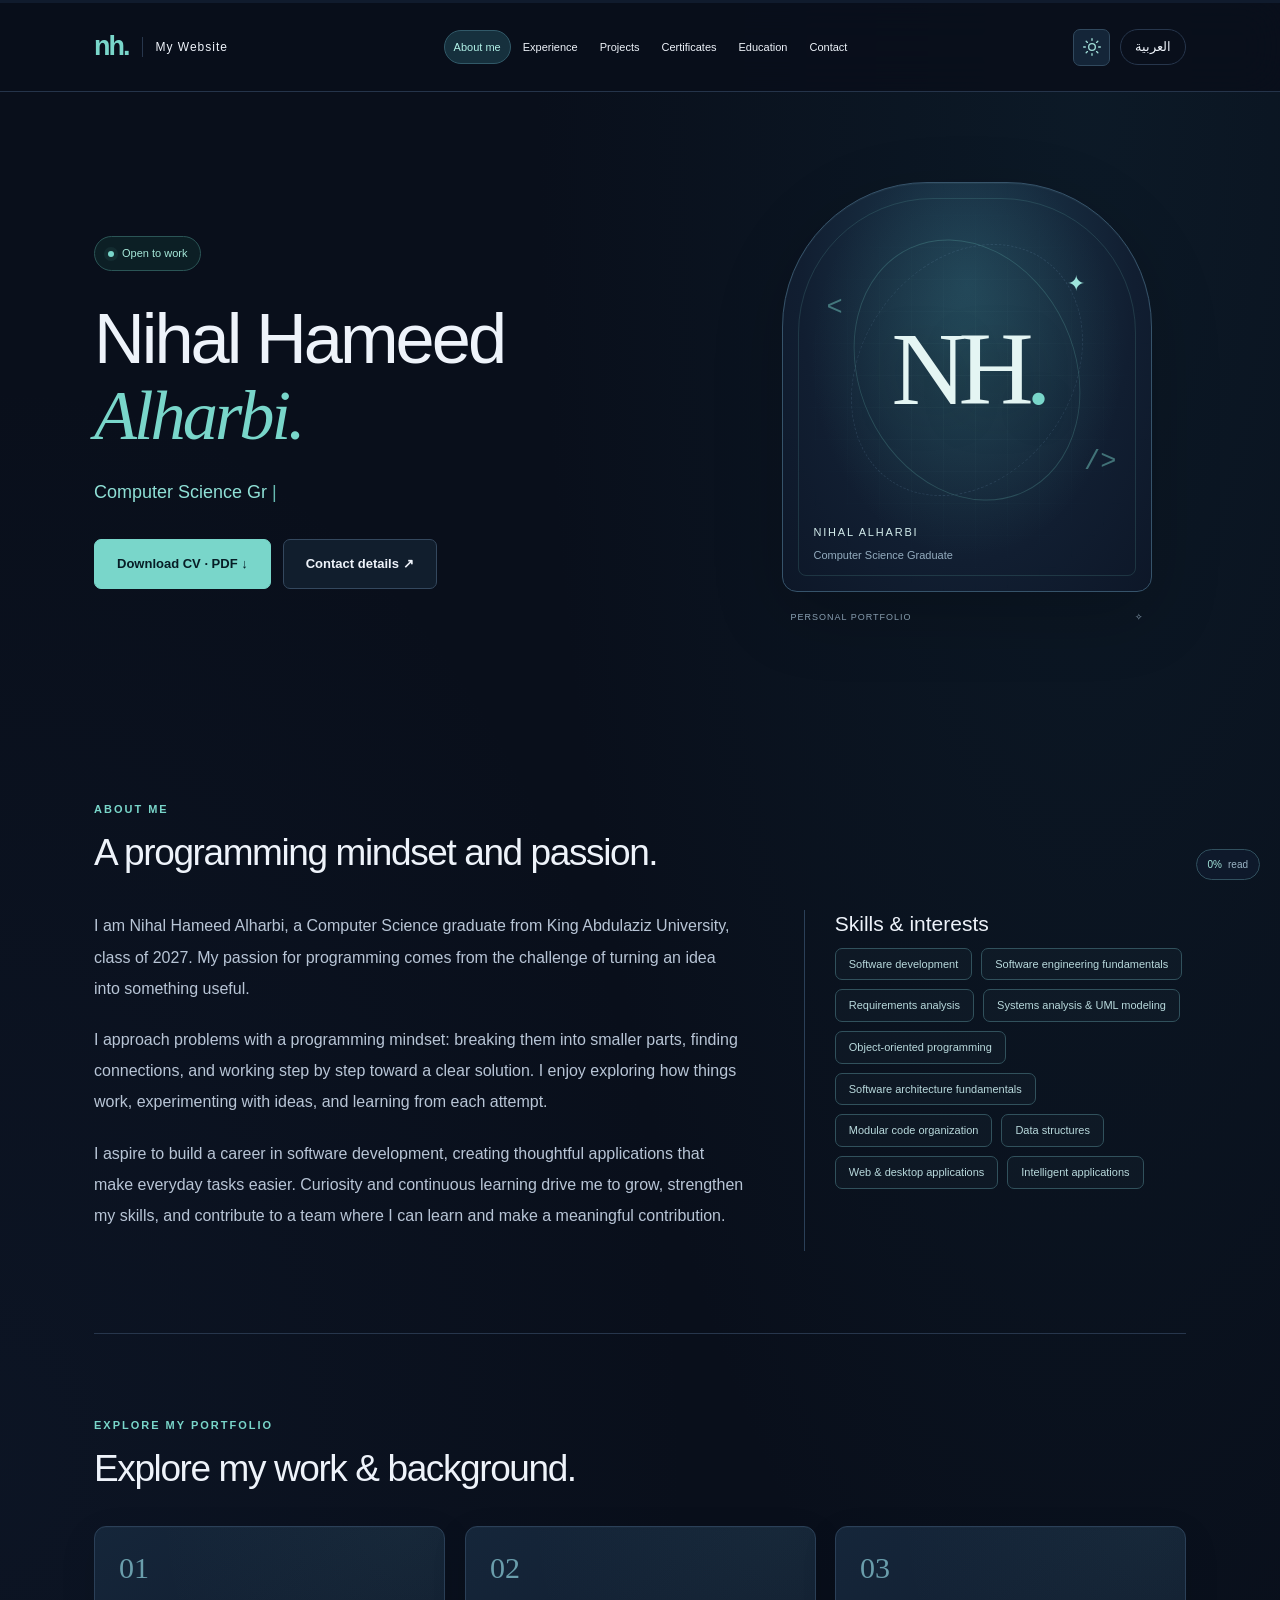
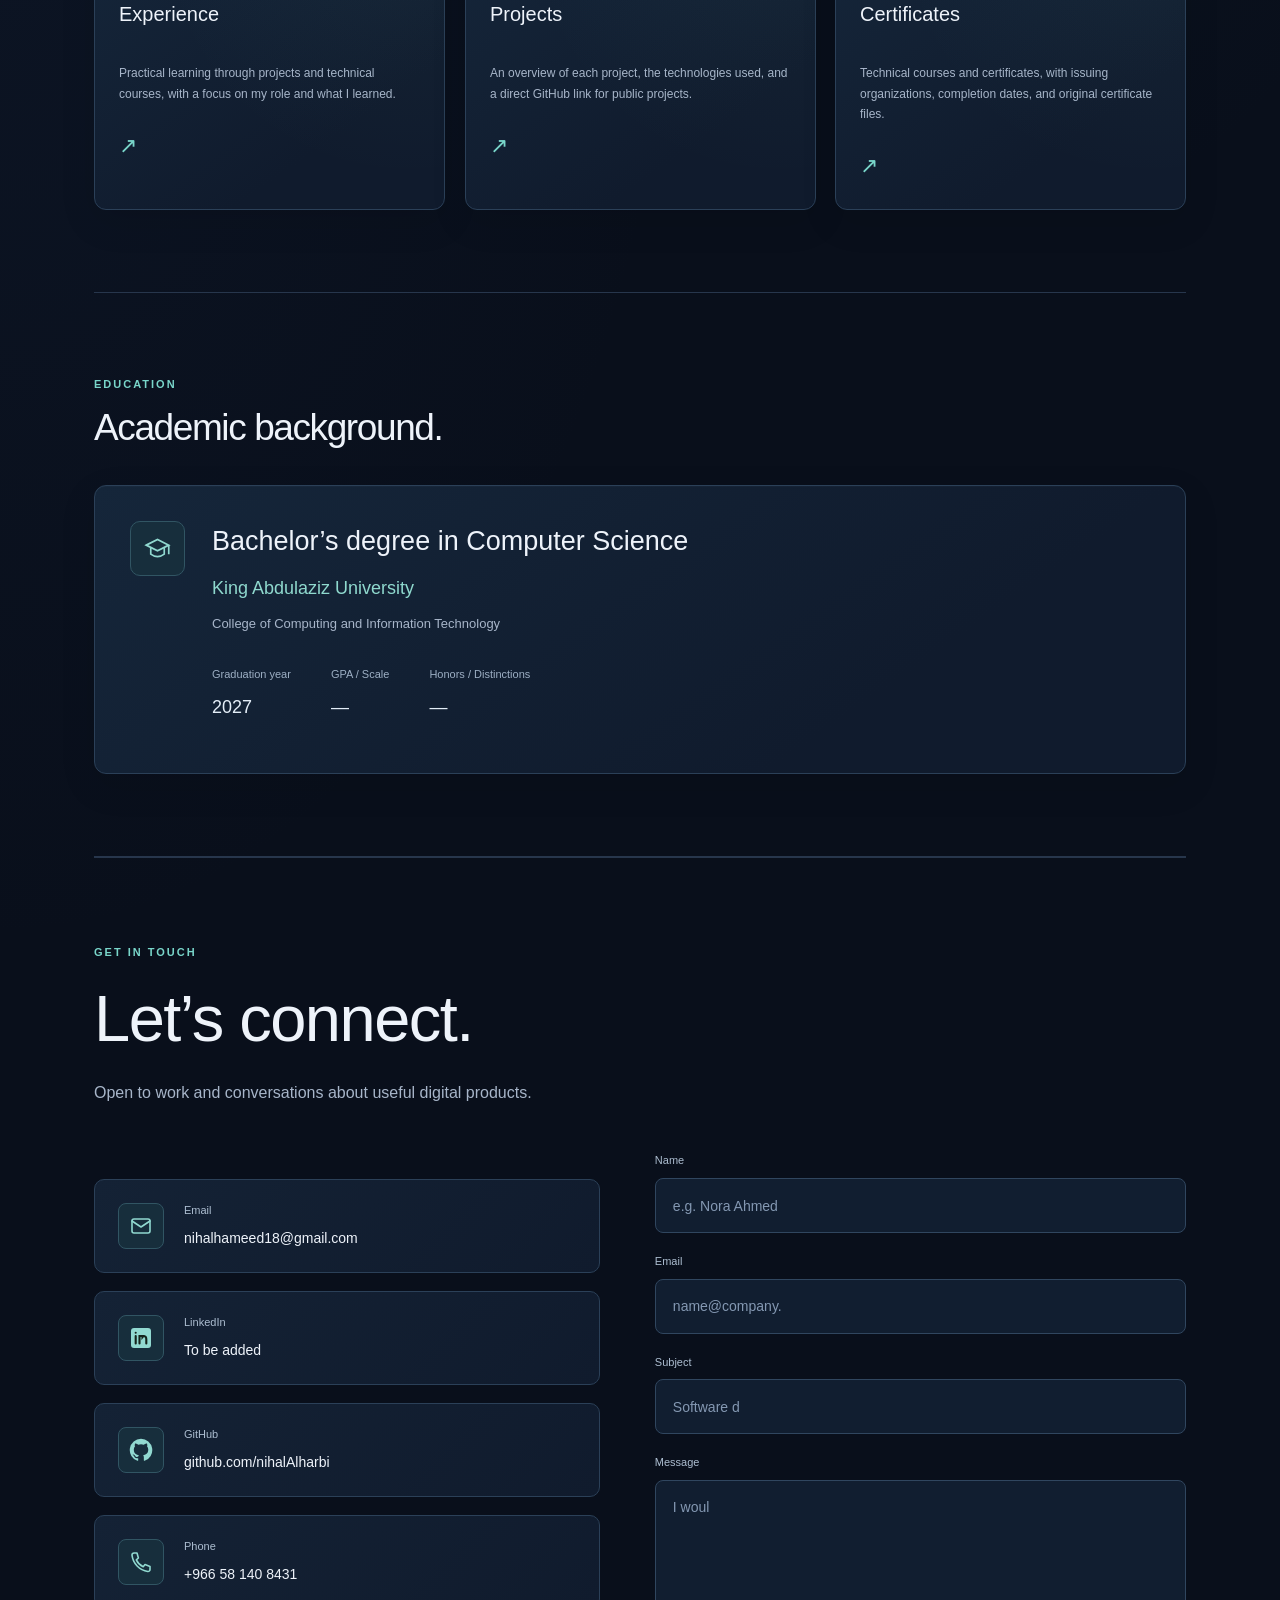
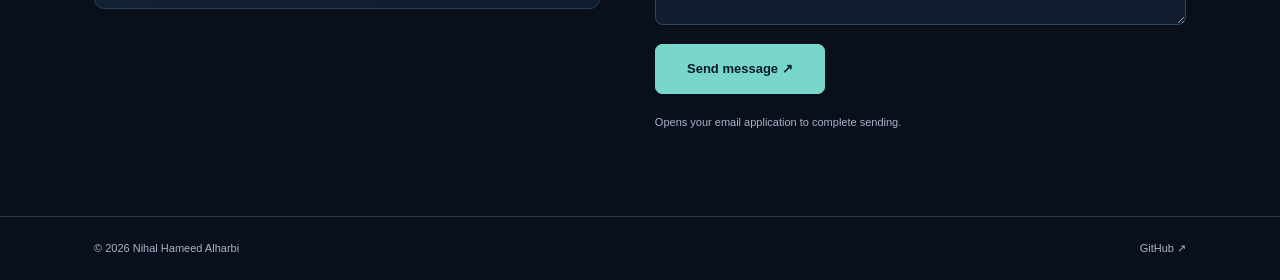
==== commit c288e8e7: "Enable CV download with updated graduate resume" ====
--- a/index.html
+++ b/index.html
@@ -1 +1 @@
-<!doctype html><html lang="en" dir="ltr"><head><meta charset="utf-8"><meta name="viewport" content="width=device-width,initial-scale=1"><meta name="description" content="Software Portfolio — Nihal Hameed Alharbi, Computer Science portfolio."><meta name="theme-color" content="#090f1b"><title data-en="Nihal Hameed Alharbi | Software Portfolio" data-ar="نيهال حميد الحربي | الملف المهني">Nihal Hameed Alharbi | Software Portfolio</title><script>try{document.documentElement.dataset.theme=localStorage.getItem("nihal-theme")==="light"?"light":"dark"}catch{document.documentElement.dataset.theme="dark"}</script><link rel="stylesheet" href="style.css"></head><body><div class="reading-track" role="progressbar" aria-label="Page reading progress" aria-valuemin="0" aria-valuemax="100" aria-valuenow="0"><div class="reading-fill"></div></div><div class="reading-badge" aria-hidden="true"><span id="reading-percent">0%</span><span data-en="read" data-ar="تمت القراءة">read</span></div><header><nav class="wrap"><a class="logo" href="index.html" aria-label="Nihal home"><span class="brandmark">nh.</span><span class="brandname" data-en="My Website" data-ar="موقعي الشخصي">My Website</span></a><div class="navlinks"><a href="index.html#about" data-en="About me" data-ar="نبذة عني">About me</a><a href="experience.html" data-en="Experience" data-ar="الخبرات">Experience</a><a href="projects.html" data-en="Projects" data-ar="المشاريع">Projects</a><a href="courses.html" data-en="Certificates" data-ar="الشهادات">Certificates</a><a href="index.html#education" data-en="Education" data-ar="التعليم">Education</a><a href="index.html#contact" data-en="Contact" data-ar="تواصل">Contact</a></div><div class="actions"><button id="theme-toggle" class="theme-toggle" type="button" aria-label="Switch to light mode" aria-pressed="false"><svg viewBox="0 0 24 24" fill="none" stroke="currentColor" stroke-width="1.6" stroke-linecap="round"><circle cx="12" cy="12" r="4"/><path d="M12 2v2m0 16v2M2 12h2m16 0h2M5 5l1.5 1.5m11 11L19 19M5 19l1.5-1.5m11-11L19 5"/></svg></button><button class="lang" id="lang" type="button">العربية</button></div></nav></header><main class="wrap"><section class="hero"><div><div class="status"><span class="dot"></span><span data-en="Open to work" data-ar="متاحة لفرص العمل">Open to work</span></div><h1 data-en="Nihal Hameed<br><em>Alharbi.</em>" data-ar="نيهال حميد<br><em>الحربي.</em>">Nihal Hameed<br><em>Alharbi.</em></h1><div class="type-line"><span id="typed-role" aria-hidden="true"></span><span class="type-caret" aria-hidden="true">|</span><span class="sr-only" data-en="Computer Science Graduate · Software Development" data-ar="خريجة علوم الحاسب · تطوير البرمجيات">Computer Science Graduate · Software Development</span></div><div class="buttons hero-primary-actions"><button class="button resume-pending" type="button" disabled aria-describedby="resume-note" data-en="Download CV · PDF ↓" data-ar="تحميل السيرة الذاتية · PDF ↓">Download CV · PDF ↓</button><a href="#contact" class="button outline" data-en="Contact details ↗" data-ar="بيانات التواصل ↗">Contact details ↗</a></div><p id="resume-note" class="download-note" data-en="The PDF download will be available once my résumé is ready." data-ar="سيُفعّل تحميل ملف PDF عند تجهيز السيرة الذاتية.">The PDF download will be available once my résumé is ready.</p></div><div class="profile-area"><div class="profile-frame"><div class="photo-corners" aria-hidden="true"></div><div class="profile-design" role="img" aria-label="Abstract personal monogram design"><div class="design-grid" aria-hidden="true"></div><div class="design-orbit orbit-a" aria-hidden="true"></div><div class="design-orbit orbit-b" aria-hidden="true"></div><span class="design-bracket bracket-a" aria-hidden="true">&lt;</span><span class="design-initials" aria-hidden="true">NH<span>.</span></span><span class="design-bracket bracket-b" aria-hidden="true">/&gt;</span><span class="design-spark" aria-hidden="true">✦</span></div><div class="photo-caption"><span data-en="NIHAL ALHARBI" data-ar="نيهال الحربي">NIHAL ALHARBI</span><span class="" data-en="Computer Science Graduate" data-ar="خريجة علوم الحاسب">Computer Science Graduate</span></div></div><div class="profile-footnote"><span class="" data-en="PERSONAL PORTFOLIO" data-ar="ملفي المهني">PERSONAL PORTFOLIO</span><span aria-hidden="true">✧</span></div></div></section><section class="section" id="about"><div class="sectionhead"><div><div class="eyebrow" data-en="ABOUT ME" data-ar="نبذة عني">ABOUT ME</div><h2 class="" data-en="A programming mindset and passion." data-ar="عقلية برمجية وشغف">A programming mindset and passion.</h2></div></div><div class="bio-layout"><div class="bio-main"><p data-en="I am Nihal Hameed Alharbi, a Computer Science graduate from King Abdulaziz University, class of 2027. My passion for programming comes from the challenge of turning an idea into something useful." data-ar="أنا نيهال حميد الحربي، خريجة علوم الحاسب من جامعة الملك عبدالعزيز، دفعة 2027. أجد شغفي في البرمجة وفي التحدّي الذي يصاحب تحويل الفكرة إلى شيء مفيد.">I am Nihal Hameed Alharbi, a Computer Science graduate from King Abdulaziz University, class of 2027. My passion for programming comes from the challenge of turning an idea into something useful.</p><p data-en="I approach problems with a programming mindset: breaking them into smaller parts, finding connections, and working step by step toward a clear solution. I enjoy exploring how things work, experimenting with ideas, and learning from each attempt." data-ar="أتعامل مع المشكلات بعقلية برمجية؛ أفككها إلى أجزاء، وأبحث عن الروابط بينها، وأتدرّج في بناء حل واضح. أحب فهم كيفية عمل الأشياء وتجربة الأفكار والتعلّم من كل محاولة.">I approach problems with a programming mindset: breaking them into smaller parts, finding connections, and working step by step toward a clear solution. I enjoy exploring how things work, experimenting with ideas, and learning from each attempt.</p><p data-en="I aspire to build a career in software development, creating thoughtful applications that make everyday tasks easier. Curiosity and continuous learning drive me to grow, strengthen my skills, and contribute to a team where I can learn and make a meaningful contribution." data-ar="أطمح إلى بناء مسيرة مهنية في تطوير البرمجيات وصناعة تطبيقات مدروسة تسهّل حياة المستخدم. يدفعني الفضول والتعلّم المستمر إلى تطوير نفسي وصقل مهاراتي، وأتطلع إلى الانضمام لفريق أتعلّم معه وأقدّم من خلاله إضافة حقيقية.">I aspire to build a career in software development, creating thoughtful applications that make everyday tasks easier. Curiosity and continuous learning drive me to grow, strengthen my skills, and contribute to a team where I can learn and make a meaningful contribution.</p></div><aside class="bio-aside"><h3 data-en="Skills & interests" data-ar="المهارات والاهتمامات">Skills &amp; interests</h3><div class="bio-tags"><span class="tag" data-en="Software development" data-ar="تطوير البرمجيات">Software development</span><span class="tag" data-en="Software engineering fundamentals" data-ar="أساسيات هندسة البرمجيات">Software engineering fundamentals</span><span class="tag" data-en="Requirements analysis" data-ar="تحليل المتطلبات">Requirements analysis</span><span class="tag" data-en="Systems analysis &amp; UML modeling" data-ar="تحليل الأنظمة والنمذجة باستخدام UML">Systems analysis &amp; UML modeling</span><span class="tag" data-en="Object-oriented programming" data-ar="البرمجة كائنية التوجه">Object-oriented programming</span><span class="tag" data-en="Software architecture fundamentals" data-ar="أساسيات معمارية البرمجيات">Software architecture fundamentals</span><span class="tag" data-en="Modular code organization" data-ar="هيكلة الكود وتقسيمه إلى وحدات">Modular code organization</span><span class="tag" data-en="Data structures" data-ar="هياكل البيانات">Data structures</span><span class="tag" data-en="Web &amp; desktop applications" data-ar="تطبيقات الويب وسطح المكتب">Web &amp; desktop applications</span><span class="tag" data-en="Intelligent applications" data-ar="التطبيقات الذكية">Intelligent applications</span></div></aside></div></section><section class="section" id="work"><div class="sectionhead"><div><div class="eyebrow" data-en="EXPLORE MY PORTFOLIO" data-ar="استكشف ملفي المهني">EXPLORE MY PORTFOLIO</div><h2 class="" data-en="Explore my work &amp; background." data-ar="تعرّف على أعمالي وخبراتي.">Explore my work & background.</h2></div></div><div class="sectioncards"><a class="sectioncard" href="experience.html"><span class="number">01</span><h3 class="" data-en="Experience" data-ar="الخبرات">Experience</h3><p data-en="Practical learning through projects and technical courses, with a focus on my role and what I learned." data-ar="التجارب العملية المكتسبة من المشاريع والدورات التقنية، مع توضيح دوري وما تعلّمته.">Practical learning through projects and technical courses, with a focus on my role and what I learned.</p><span class="arrow">↗</span></a><a class="sectioncard" href="projects.html"><span class="number">02</span><h3 class="" data-en="Projects" data-ar="المشاريع">Projects</h3><p data-en="An overview of each project, the technologies used, and a direct GitHub link for public projects." data-ar="نبذة عن كل مشروع والتقنيات المستخدمة، مع رابط GitHub مباشر للمشاريع العامة.">An overview of each project, the technologies used, and a direct GitHub link for public projects.</p><span class="arrow">↗</span></a><a class="sectioncard" href="courses.html"><span class="number">03</span><h3 class="" data-en="Certificates" data-ar="الشهادات">Certificates</h3><p data-en="Technical courses and certificates, with issuing organizations, completion dates, and original certificate files." data-ar="الدورات والشهادات التقنية، مع الجهات المانحة وتواريخ الإكمال وملفات الشهادات الأصلية.">Technical courses and certificates, with issuing organizations, completion dates, and original certificate files.</p><span class="arrow">↗</span></a></div></section><section class="section" id="education"><div class="sectionhead"><div><div class="eyebrow" data-en="EDUCATION" data-ar="التعليم">EDUCATION</div><h2 class="" data-en="Academic background." data-ar="الخلفية الأكاديمية.">Academic background.</h2></div></div><section class="education-card"><div class="degree-icon" aria-hidden="true"><svg viewBox="0 0 24 24" fill="none" stroke="currentColor" stroke-width="1.5"><path d="m2 9 10-5 10 5-10 5-10-5Z"/><path d="M6 11v6c4 3 8 3 12 0v-6M22 9v8"/></svg></div><div><h2 class="" data-en="Bachelor’s degree in Computer Science" data-ar="بكالوريوس علوم الحاسب">Bachelor’s degree in Computer Science</h2><h3 class="" data-en="King Abdulaziz University" data-ar="جامعة الملك عبدالعزيز">King Abdulaziz University</h3><p class="" data-en="College of Computing and Information Technology" data-ar="كلية الحاسبات وتقنية المعلومات">College of Computing and Information Technology</p><dl class="education-fields"><div><dt class="" data-en="Graduation year" data-ar="سنة التخرج">Graduation year</dt><dd data-en="2027" data-ar="2027">2027</dd></div><div><dt class="" data-en="GPA / Scale" data-ar="المعدل / المقياس">GPA / Scale</dt><dd>—</dd></div><div><dt class="" data-en="Honors / Distinctions" data-ar="مرتبة الشرف / التميّز">Honors / Distinctions</dt><dd>—</dd></div></dl></div></section></section><section class="contact-section" id="contact"><div class="contact-heading"><div class="eyebrow" data-en="GET IN TOUCH" data-ar="تواصل">GET IN TOUCH</div><h2 class="" data-en="Let’s connect." data-ar="تواصل معي.">Let’s connect.</h2><p class="" data-en="Open to work and conversations about useful digital products." data-ar="يسعدني تواصلك حول فرص العمل وتطوير منتجات رقمية مفيدة.">Open to work and conversations about useful digital products.</p></div><div class="contact-layout"><div class="contact-details"><a class="contact-row" href="mailto:nihalhameed18@gmail.com"><span class="channel-icon"><svg viewBox="0 0 24 24" width="24" height="24" aria-hidden="true" fill="none" stroke="currentColor" stroke-width="1.6" stroke-linecap="round" stroke-linejoin="round"><rect x="3" y="5" width="18" height="14" rx="2"/><path d="m3 7 9 6 9-6"/></svg></span><div><small class="" data-en="Email" data-ar="البريد">Email</small><span class="contact-value" dir="ltr">nihalhameed18@gmail.com</span></div></a><div class="contact-row"><span class="channel-icon"><svg viewBox="0 0 24 24" width="24" height="24" aria-hidden="true" fill="currentColor"><rect x="2" y="2" width="20" height="20" rx="3" fill="currentColor"/><path d="M6.7 10v7.4M6.7 6.7v.1M10.5 17.4V10h3v1c.7-1 3.8-1.9 3.8 2.3v4.1" stroke="#14231b" stroke-width="2.1" fill="none" stroke-linecap="round"/></svg></span><div><small class="" data-en="LinkedIn" data-ar="لينكدإن">LinkedIn</small><span class="contact-value" data-en="To be added" data-ar="يُضاف لاحقًا">To be added</span></div></div><a class="contact-row" href="https://github.com/nihalAlharbi" target="_blank" rel="noopener noreferrer"><span class="channel-icon"><svg viewBox="0 0 24 24" width="24" height="24" aria-hidden="true" fill="currentColor"><path d="M12 .8a11.3 11.3 0 0 0-3.57 22c.56.1.77-.24.77-.54v-2.1c-3.14.68-3.8-1.33-3.8-1.33-.51-1.3-1.26-1.65-1.26-1.65-1.03-.7.08-.69.08-.69 1.13.08 1.73 1.16 1.73 1.16 1 1.73 2.65 1.23 3.3.94.1-.73.4-1.23.72-1.51-2.51-.29-5.15-1.26-5.15-5.59 0-1.23.44-2.24 1.16-3.03-.12-.28-.5-1.43.11-2.98 0 0 .95-.3 3.11 1.16a10.8 10.8 0 0 1 5.66 0c2.16-1.46 3.11-1.16 3.11-1.16.61 1.55.23 2.7.11 2.98.72.79 1.16 1.8 1.16 3.03 0 4.34-2.65 5.3-5.17 5.58.41.35.77 1.04.77 2.1v3.09c0 .3.2.65.78.54A11.3 11.3 0 0 0 12 .8Z"/></svg></span><div><small class="" data-en="GitHub" data-ar="جيت هب">GitHub</small><span class="contact-value" data-en="github.com/nihalAlharbi" data-ar="github.com/nihalAlharbi">github.com/nihalAlharbi</span></div></a><a class="contact-row" href="tel:+966581408431"><span class="channel-icon"><svg viewBox="0 0 24 24" width="24" height="24" aria-hidden="true" fill="none" stroke="currentColor" stroke-width="1.6" stroke-linecap="round" stroke-linejoin="round"><path d="M21 16.5v3a2 2 0 0 1-2.2 2A18.6 18.6 0 0 1 3 5.2 2 2 0 0 1 5 3h3l1.4 5-2.1 1.8a14 14 0 0 0 6.9 6.9L16 14.6Z"/></svg></span><div><small class="" data-en="Phone" data-ar="الجوال">Phone</small><span class="contact-value" dir="ltr">+966 58 140 8431</span></div></a></div><form class="message-form" id="contact-form" data-recipient="nihalhameed18@gmail.com"><div class="form-field"><label for="sender-name" data-en="Name" data-ar="الاسم">Name</label><input id="sender-name" name="sender-name" type="text" autocomplete="name" maxlength="120" required placeholder="Your name" data-placeholder-en="Your name" data-placeholder-ar="اسمك"></div><div class="form-field"><label for="sender-email" data-en="Email" data-ar="البريد الإلكتروني">Email</label><input id="sender-email" name="sender-email" type="email" autocomplete="email" maxlength="254" required placeholder="name@example.com" data-placeholder-en="name@example.com" data-placeholder-ar="name@example.com"></div><div class="form-field"><label for="message-subject" data-en="Subject" data-ar="الموضوع">Subject</label><input id="message-subject" name="message-subject" type="text" autocomplete="off" maxlength="180" required placeholder="Software development opportunity" data-placeholder-en="Software development opportunity" data-placeholder-ar="فرصة عمل في تطوير البرمجيات"></div><div class="form-field"><label for="message-body" data-en="Message" data-ar="الرسالة">Message</label><textarea id="message-body" name="message" rows="5" maxlength="5000" required placeholder="Tell me about your opportunity or idea…" data-placeholder-en="Tell me about your opportunity or idea…" data-placeholder-ar="اكتب تفاصيل الفرصة أو الفكرة…"></textarea></div><button class="button send-button" type="submit" data-en="Send message ↗" data-ar="إرسال الرسالة ↗">Send message ↗</button><p class="form-note" data-en="Opens your email application to complete sending." data-ar="يفتح تطبيق البريد لديك لإكمال إرسال الرسالة.">Opens your email application to complete sending.</p><p id="form-status" class="form-status" role="status"></p></form></div></section></main><footer><div class="wrap footerrow"><span>© <span id="year">2026</span> <span data-en="Nihal Hameed Alharbi" data-ar="نيهال حميد الحربي">Nihal Hameed Alharbi</span></span><a href="https://github.com/nihalAlharbi" class="" data-en="GitHub ↗" data-ar="جيت هب ↗">GitHub ↗</a></div></footer><dialog id="zoom"><button type="button" class="closezoom" data-en="Close ×" data-ar="إغلاق ×">Close ×</button><img alt=""></dialog><script src="site.js"></script></body></html>+<!doctype html><html lang="en" dir="ltr"><head><meta charset="utf-8"><meta name="viewport" content="width=device-width,initial-scale=1"><meta name="description" content="Software Portfolio — Nihal Hameed Alharbi, Computer Science portfolio."><meta name="theme-color" content="#090f1b"><title data-en="Nihal Hameed Alharbi | Software Portfolio" data-ar="نيهال حميد الحربي | الملف المهني">Nihal Hameed Alharbi | Software Portfolio</title><script>try{document.documentElement.dataset.theme=localStorage.getItem("nihal-theme")==="light"?"light":"dark"}catch{document.documentElement.dataset.theme="dark"}</script><link rel="stylesheet" href="style.css"></head><body><div class="reading-track" role="progressbar" aria-label="Page reading progress" aria-valuemin="0" aria-valuemax="100" aria-valuenow="0"><div class="reading-fill"></div></div><div class="reading-badge" aria-hidden="true"><span id="reading-percent">0%</span><span data-en="read" data-ar="تمت القراءة">read</span></div><header><nav class="wrap"><a class="logo" href="index.html" aria-label="Nihal home"><span class="brandmark">nh.</span><span class="brandname" data-en="My Website" data-ar="موقعي الشخصي">My Website</span></a><div class="navlinks"><a href="index.html#about" data-en="About me" data-ar="نبذة عني">About me</a><a href="experience.html" data-en="Experience" data-ar="الخبرات">Experience</a><a href="projects.html" data-en="Projects" data-ar="المشاريع">Projects</a><a href="courses.html" data-en="Certificates" data-ar="الشهادات">Certificates</a><a href="index.html#education" data-en="Education" data-ar="التعليم">Education</a><a href="index.html#contact" data-en="Contact" data-ar="تواصل">Contact</a></div><div class="actions"><button id="theme-toggle" class="theme-toggle" type="button" aria-label="Switch to light mode" aria-pressed="false"><svg viewBox="0 0 24 24" fill="none" stroke="currentColor" stroke-width="1.6" stroke-linecap="round"><circle cx="12" cy="12" r="4"/><path d="M12 2v2m0 16v2M2 12h2m16 0h2M5 5l1.5 1.5m11 11L19 19M5 19l1.5-1.5m11-11L19 5"/></svg></button><button class="lang" id="lang" type="button">العربية</button></div></nav></header><main class="wrap"><section class="hero"><div><div class="status"><span class="dot"></span><span data-en="Open to work" data-ar="متاحة لفرص العمل">Open to work</span></div><h1 data-en="Nihal Hameed<br><em>Alharbi.</em>" data-ar="نيهال حميد<br><em>الحربي.</em>">Nihal Hameed<br><em>Alharbi.</em></h1><div class="type-line"><span id="typed-role" aria-hidden="true"></span><span class="type-caret" aria-hidden="true">|</span><span class="sr-only" data-en="Computer Science Graduate · Software Development" data-ar="خريجة علوم الحاسب · تطوير البرمجيات">Computer Science Graduate · Software Development</span></div><div class="buttons hero-primary-actions"><a class="button resume-download" href="assets/Nihal_Alharbi_Resume.pdf" download="Nihal_Alharbi_Resume.pdf" data-en="Download CV · PDF ↓" data-ar="تحميل السيرة الذاتية · PDF ↓">Download CV · PDF ↓</a><a href="#contact" class="button outline" data-en="Contact details ↗" data-ar="بيانات التواصل ↗">Contact details ↗</a></div></div><div class="profile-area"><div class="profile-frame"><div class="photo-corners" aria-hidden="true"></div><div class="profile-design" role="img" aria-label="Abstract personal monogram design"><div class="design-grid" aria-hidden="true"></div><div class="design-orbit orbit-a" aria-hidden="true"></div><div class="design-orbit orbit-b" aria-hidden="true"></div><span class="design-bracket bracket-a" aria-hidden="true">&lt;</span><span class="design-initials" aria-hidden="true">NH<span>.</span></span><span class="design-bracket bracket-b" aria-hidden="true">/&gt;</span><span class="design-spark" aria-hidden="true">✦</span></div><div class="photo-caption"><span data-en="NIHAL ALHARBI" data-ar="نيهال الحربي">NIHAL ALHARBI</span><span class="" data-en="Computer Science Graduate" data-ar="خريجة علوم الحاسب">Computer Science Graduate</span></div></div><div class="profile-footnote"><span class="" data-en="PERSONAL PORTFOLIO" data-ar="ملفي المهني">PERSONAL PORTFOLIO</span><span aria-hidden="true">✧</span></div></div></section><section class="section" id="about"><div class="sectionhead"><div><div class="eyebrow" data-en="ABOUT ME" data-ar="نبذة عني">ABOUT ME</div><h2 class="" data-en="A programming mindset and passion." data-ar="عقلية برمجية وشغف">A programming mindset and passion.</h2></div></div><div class="bio-layout"><div class="bio-main"><p data-en="I am Nihal Hameed Alharbi, a Computer Science graduate from King Abdulaziz University, class of 2027. My passion for programming comes from the challenge of turning an idea into something useful." data-ar="أنا نيهال حميد الحربي، خريجة علوم الحاسب من جامعة الملك عبدالعزيز، دفعة 2027. أجد شغفي في البرمجة وفي التحدّي الذي يصاحب تحويل الفكرة إلى شيء مفيد.">I am Nihal Hameed Alharbi, a Computer Science graduate from King Abdulaziz University, class of 2027. My passion for programming comes from the challenge of turning an idea into something useful.</p><p data-en="I approach problems with a programming mindset: breaking them into smaller parts, finding connections, and working step by step toward a clear solution. I enjoy exploring how things work, experimenting with ideas, and learning from each attempt." data-ar="أتعامل مع المشكلات بعقلية برمجية؛ أفككها إلى أجزاء، وأبحث عن الروابط بينها، وأتدرّج في بناء حل واضح. أحب فهم كيفية عمل الأشياء وتجربة الأفكار والتعلّم من كل محاولة.">I approach problems with a programming mindset: breaking them into smaller parts, finding connections, and working step by step toward a clear solution. I enjoy exploring how things work, experimenting with ideas, and learning from each attempt.</p><p data-en="I aspire to build a career in software development, creating thoughtful applications that make everyday tasks easier. Curiosity and continuous learning drive me to grow, strengthen my skills, and contribute to a team where I can learn and make a meaningful contribution." data-ar="أطمح إلى بناء مسيرة مهنية في تطوير البرمجيات وصناعة تطبيقات مدروسة تسهّل حياة المستخدم. يدفعني الفضول والتعلّم المستمر إلى تطوير نفسي وصقل مهاراتي، وأتطلع إلى الانضمام لفريق أتعلّم معه وأقدّم من خلاله إضافة حقيقية.">I aspire to build a career in software development, creating thoughtful applications that make everyday tasks easier. Curiosity and continuous learning drive me to grow, strengthen my skills, and contribute to a team where I can learn and make a meaningful contribution.</p></div><aside class="bio-aside"><h3 data-en="Skills & interests" data-ar="المهارات والاهتمامات">Skills &amp; interests</h3><div class="bio-tags"><span class="tag" data-en="Software development" data-ar="تطوير البرمجيات">Software development</span><span class="tag" data-en="Software engineering fundamentals" data-ar="أساسيات هندسة البرمجيات">Software engineering fundamentals</span><span class="tag" data-en="Requirements analysis" data-ar="تحليل المتطلبات">Requirements analysis</span><span class="tag" data-en="Systems analysis &amp; UML modeling" data-ar="تحليل الأنظمة والنمذجة باستخدام UML">Systems analysis &amp; UML modeling</span><span class="tag" data-en="Object-oriented programming" data-ar="البرمجة كائنية التوجه">Object-oriented programming</span><span class="tag" data-en="Software architecture fundamentals" data-ar="أساسيات معمارية البرمجيات">Software architecture fundamentals</span><span class="tag" data-en="Modular code organization" data-ar="هيكلة الكود وتقسيمه إلى وحدات">Modular code organization</span><span class="tag" data-en="Data structures" data-ar="هياكل البيانات">Data structures</span><span class="tag" data-en="Web &amp; desktop applications" data-ar="تطبيقات الويب وسطح المكتب">Web &amp; desktop applications</span><span class="tag" data-en="Intelligent applications" data-ar="التطبيقات الذكية">Intelligent applications</span></div></aside></div></section><section class="section" id="work"><div class="sectionhead"><div><div class="eyebrow" data-en="EXPLORE MY PORTFOLIO" data-ar="استكشف ملفي المهني">EXPLORE MY PORTFOLIO</div><h2 class="" data-en="Explore my work &amp; background." data-ar="تعرّف على أعمالي وخبراتي.">Explore my work & background.</h2></div></div><div class="sectioncards"><a class="sectioncard" href="experience.html"><span class="number">01</span><h3 class="" data-en="Experience" data-ar="الخبرات">Experience</h3><p data-en="Practical learning through projects and technical courses, with a focus on my role and what I learned." data-ar="التجارب العملية المكتسبة من المشاريع والدورات التقنية، مع توضيح دوري وما تعلّمته.">Practical learning through projects and technical courses, with a focus on my role and what I learned.</p><span class="arrow">↗</span></a><a class="sectioncard" href="projects.html"><span class="number">02</span><h3 class="" data-en="Projects" data-ar="المشاريع">Projects</h3><p data-en="An overview of each project, the technologies used, and a direct GitHub link for public projects." data-ar="نبذة عن كل مشروع والتقنيات المستخدمة، مع رابط GitHub مباشر للمشاريع العامة.">An overview of each project, the technologies used, and a direct GitHub link for public projects.</p><span class="arrow">↗</span></a><a class="sectioncard" href="courses.html"><span class="number">03</span><h3 class="" data-en="Certificates" data-ar="الشهادات">Certificates</h3><p data-en="Technical courses and certificates, with issuing organizations, completion dates, and original certificate files." data-ar="الدورات والشهادات التقنية، مع الجهات المانحة وتواريخ الإكمال وملفات الشهادات الأصلية.">Technical courses and certificates, with issuing organizations, completion dates, and original certificate files.</p><span class="arrow">↗</span></a></div></section><section class="section" id="education"><div class="sectionhead"><div><div class="eyebrow" data-en="EDUCATION" data-ar="التعليم">EDUCATION</div><h2 class="" data-en="Academic background." data-ar="الخلفية الأكاديمية.">Academic background.</h2></div></div><section class="education-card"><div class="degree-icon" aria-hidden="true"><svg viewBox="0 0 24 24" fill="none" stroke="currentColor" stroke-width="1.5"><path d="m2 9 10-5 10 5-10 5-10-5Z"/><path d="M6 11v6c4 3 8 3 12 0v-6M22 9v8"/></svg></div><div><h2 class="" data-en="Bachelor’s degree in Computer Science" data-ar="بكالوريوس علوم الحاسب">Bachelor’s degree in Computer Science</h2><h3 class="" data-en="King Abdulaziz University" data-ar="جامعة الملك عبدالعزيز">King Abdulaziz University</h3><p class="" data-en="College of Computing and Information Technology" data-ar="كلية الحاسبات وتقنية المعلومات">College of Computing and Information Technology</p><dl class="education-fields"><div><dt class="" data-en="Graduation year" data-ar="سنة التخرج">Graduation year</dt><dd data-en="2027" data-ar="2027">2027</dd></div><div><dt class="" data-en="GPA / Scale" data-ar="المعدل / المقياس">GPA / Scale</dt><dd>—</dd></div><div><dt class="" data-en="Honors / Distinctions" data-ar="مرتبة الشرف / التميّز">Honors / Distinctions</dt><dd>—</dd></div></dl></div></section></section><section class="contact-section" id="contact"><div class="contact-heading"><div class="eyebrow" data-en="GET IN TOUCH" data-ar="تواصل">GET IN TOUCH</div><h2 class="" data-en="Let’s connect." data-ar="تواصل معي.">Let’s connect.</h2><p class="" data-en="Open to work and conversations about useful digital products." data-ar="يسعدني تواصلك حول فرص العمل وتطوير منتجات رقمية مفيدة.">Open to work and conversations about useful digital products.</p></div><div class="contact-layout"><div class="contact-details"><a class="contact-row" href="mailto:nihalhameed18@gmail.com"><span class="channel-icon"><svg viewBox="0 0 24 24" width="24" height="24" aria-hidden="true" fill="none" stroke="currentColor" stroke-width="1.6" stroke-linecap="round" stroke-linejoin="round"><rect x="3" y="5" width="18" height="14" rx="2"/><path d="m3 7 9 6 9-6"/></svg></span><div><small class="" data-en="Email" data-ar="البريد">Email</small><span class="contact-value" dir="ltr">nihalhameed18@gmail.com</span></div></a><div class="contact-row"><span class="channel-icon"><svg viewBox="0 0 24 24" width="24" height="24" aria-hidden="true" fill="currentColor"><rect x="2" y="2" width="20" height="20" rx="3" fill="currentColor"/><path d="M6.7 10v7.4M6.7 6.7v.1M10.5 17.4V10h3v1c.7-1 3.8-1.9 3.8 2.3v4.1" stroke="#14231b" stroke-width="2.1" fill="none" stroke-linecap="round"/></svg></span><div><small class="" data-en="LinkedIn" data-ar="لينكدإن">LinkedIn</small><span class="contact-value" data-en="To be added" data-ar="يُضاف لاحقًا">To be added</span></div></div><a class="contact-row" href="https://github.com/nihalAlharbi" target="_blank" rel="noopener noreferrer"><span class="channel-icon"><svg viewBox="0 0 24 24" width="24" height="24" aria-hidden="true" fill="currentColor"><path d="M12 .8a11.3 11.3 0 0 0-3.57 22c.56.1.77-.24.77-.54v-2.1c-3.14.68-3.8-1.33-3.8-1.33-.51-1.3-1.26-1.65-1.26-1.65-1.03-.7.08-.69.08-.69 1.13.08 1.73 1.16 1.73 1.16 1 1.73 2.65 1.23 3.3.94.1-.73.4-1.23.72-1.51-2.51-.29-5.15-1.26-5.15-5.59 0-1.23.44-2.24 1.16-3.03-.12-.28-.5-1.43.11-2.98 0 0 .95-.3 3.11 1.16a10.8 10.8 0 0 1 5.66 0c2.16-1.46 3.11-1.16 3.11-1.16.61 1.55.23 2.7.11 2.98.72.79 1.16 1.8 1.16 3.03 0 4.34-2.65 5.3-5.17 5.58.41.35.77 1.04.77 2.1v3.09c0 .3.2.65.78.54A11.3 11.3 0 0 0 12 .8Z"/></svg></span><div><small class="" data-en="GitHub" data-ar="جيت هب">GitHub</small><span class="contact-value" data-en="github.com/nihalAlharbi" data-ar="github.com/nihalAlharbi">github.com/nihalAlharbi</span></div></a><a class="contact-row" href="tel:+966581408431"><span class="channel-icon"><svg viewBox="0 0 24 24" width="24" height="24" aria-hidden="true" fill="none" stroke="currentColor" stroke-width="1.6" stroke-linecap="round" stroke-linejoin="round"><path d="M21 16.5v3a2 2 0 0 1-2.2 2A18.6 18.6 0 0 1 3 5.2 2 2 0 0 1 5 3h3l1.4 5-2.1 1.8a14 14 0 0 0 6.9 6.9L16 14.6Z"/></svg></span><div><small class="" data-en="Phone" data-ar="الجوال">Phone</small><span class="contact-value" dir="ltr">+966 58 140 8431</span></div></a></div><form class="message-form" id="contact-form" data-recipient="nihalhameed18@gmail.com"><div class="form-field"><label for="sender-name" data-en="Name" data-ar="الاسم">Name</label><input id="sender-name" name="sender-name" type="text" autocomplete="name" maxlength="120" required placeholder="Your name" data-placeholder-en="Your name" data-placeholder-ar="اسمك"></div><div class="form-field"><label for="sender-email" data-en="Email" data-ar="البريد الإلكتروني">Email</label><input id="sender-email" name="sender-email" type="email" autocomplete="email" maxlength="254" required placeholder="name@example.com" data-placeholder-en="name@example.com" data-placeholder-ar="name@example.com"></div><div class="form-field"><label for="message-subject" data-en="Subject" data-ar="الموضوع">Subject</label><input id="message-subject" name="message-subject" type="text" autocomplete="off" maxlength="180" required placeholder="Software development opportunity" data-placeholder-en="Software development opportunity" data-placeholder-ar="فرصة عمل في تطوير البرمجيات"></div><div class="form-field"><label for="message-body" data-en="Message" data-ar="الرسالة">Message</label><textarea id="message-body" name="message" rows="5" maxlength="5000" required placeholder="Tell me about your opportunity or idea…" data-placeholder-en="Tell me about your opportunity or idea…" data-placeholder-ar="اكتب تفاصيل الفرصة أو الفكرة…"></textarea></div><button class="button send-button" type="submit" data-en="Send message ↗" data-ar="إرسال الرسالة ↗">Send message ↗</button><p class="form-note" data-en="Opens your email application to complete sending." data-ar="يفتح تطبيق البريد لديك لإكمال إرسال الرسالة.">Opens your email application to complete sending.</p><p id="form-status" class="form-status" role="status"></p></form></div></section></main><footer><div class="wrap footerrow"><span>© <span id="year">2026</span> <span data-en="Nihal Hameed Alharbi" data-ar="نيهال حميد الحربي">Nihal Hameed Alharbi</span></span><a href="https://github.com/nihalAlharbi" class="" data-en="GitHub ↗" data-ar="جيت هب ↗">GitHub ↗</a></div></footer><dialog id="zoom"><button type="button" class="closezoom" data-en="Close ×" data-ar="إغلاق ×">Close ×</button><img alt=""></dialog><script src="site.js"></script></body></html>
